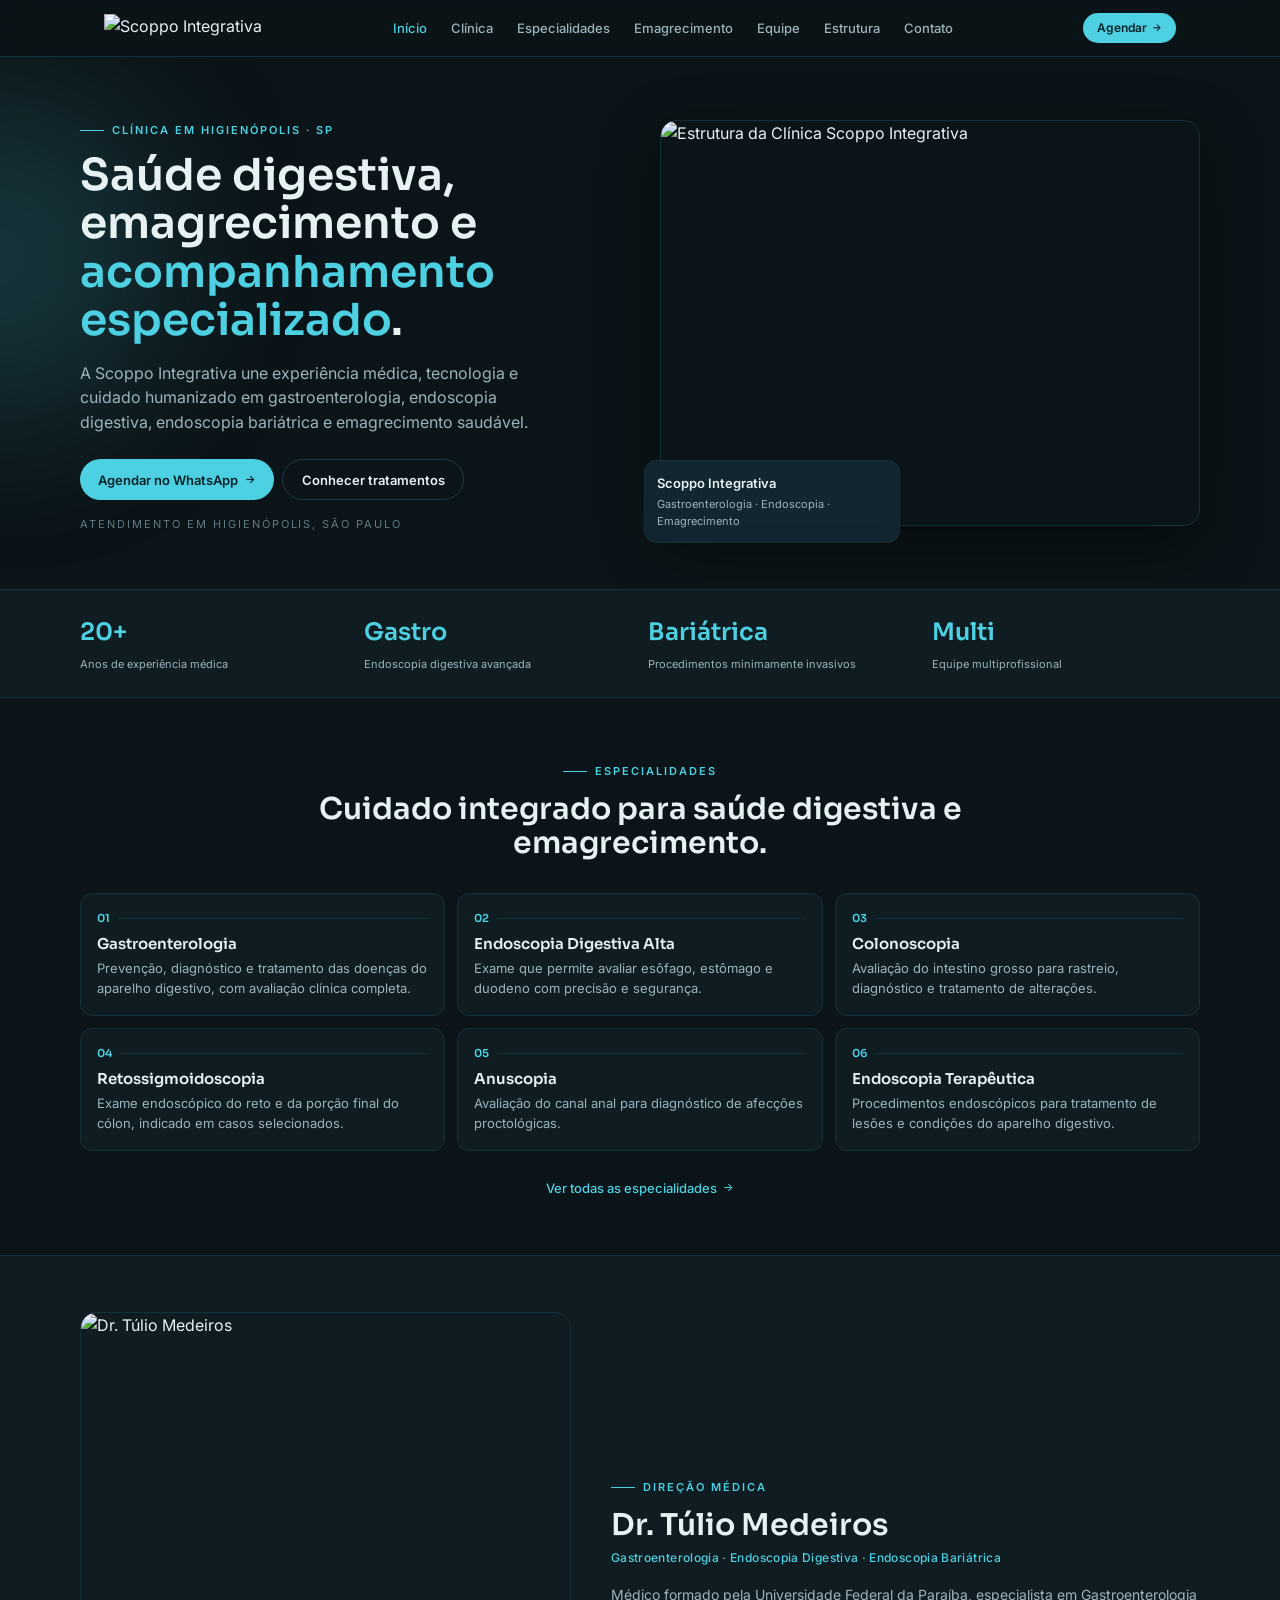
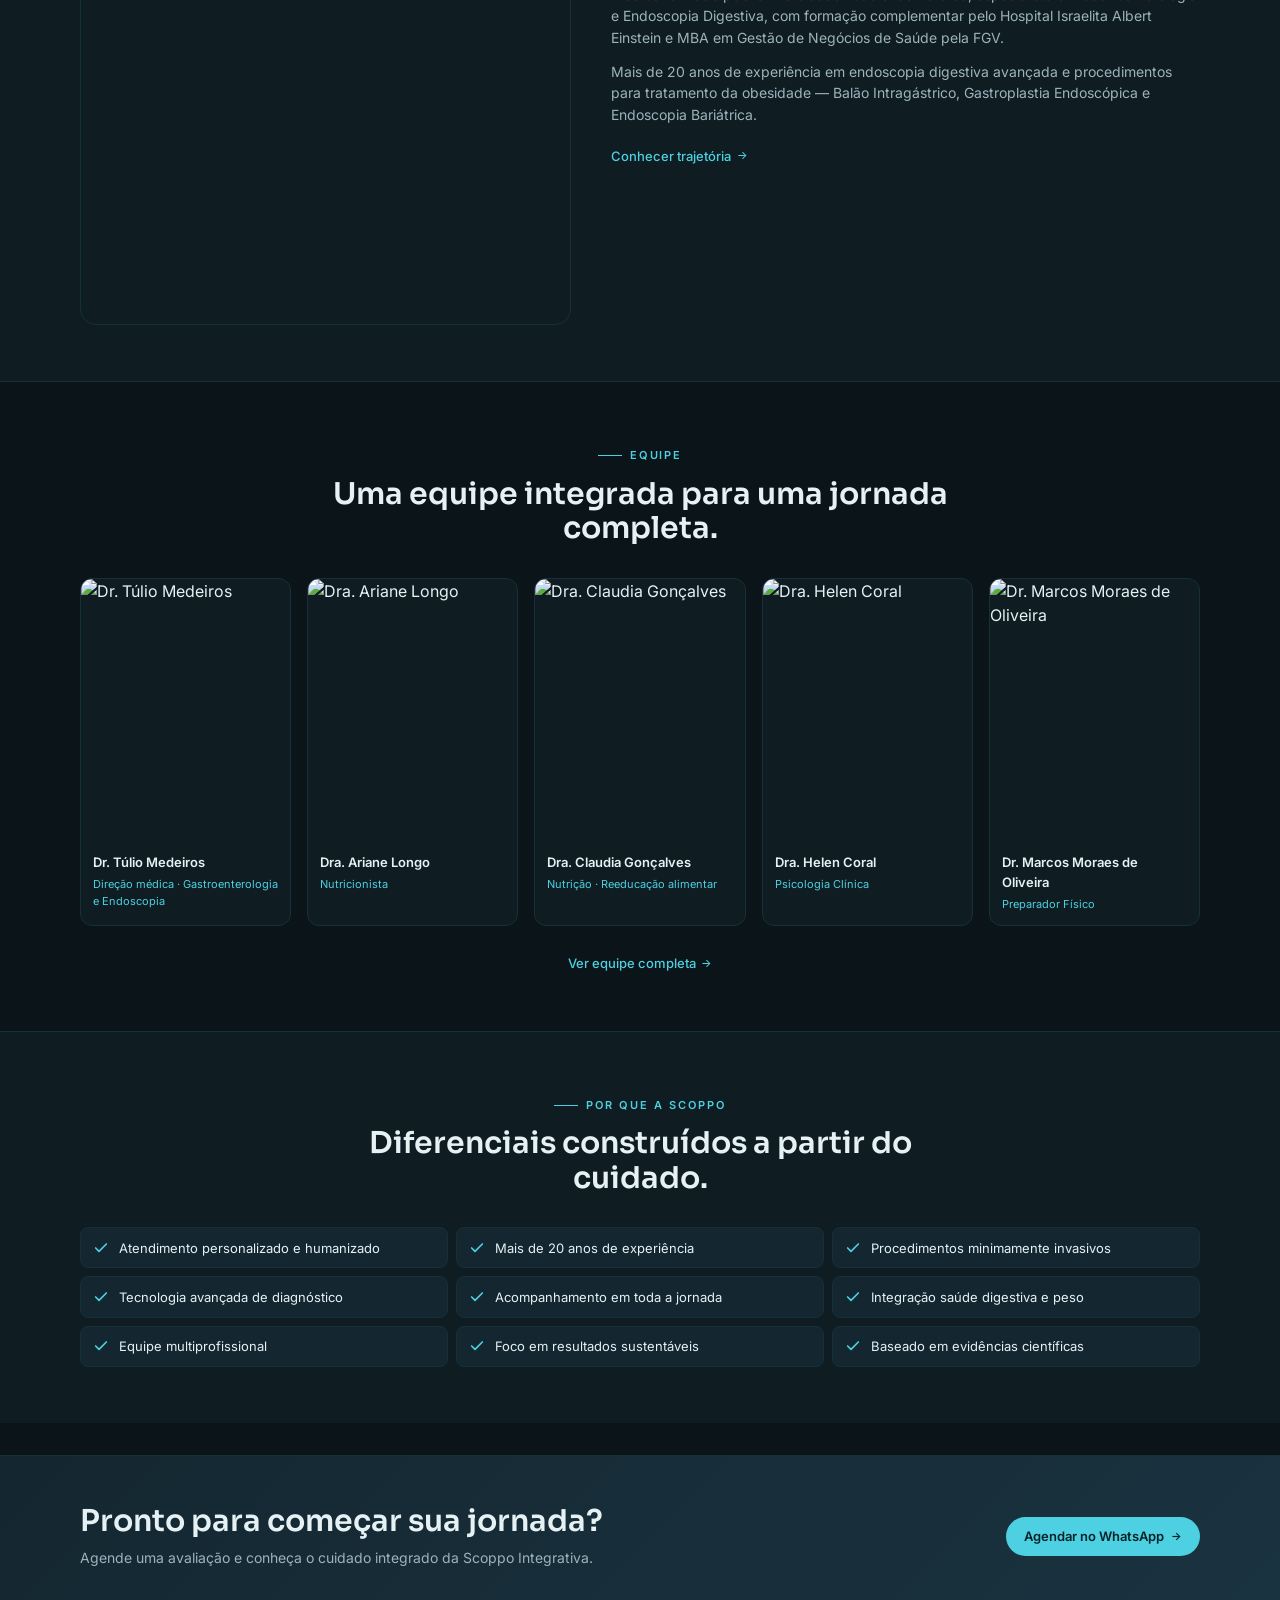
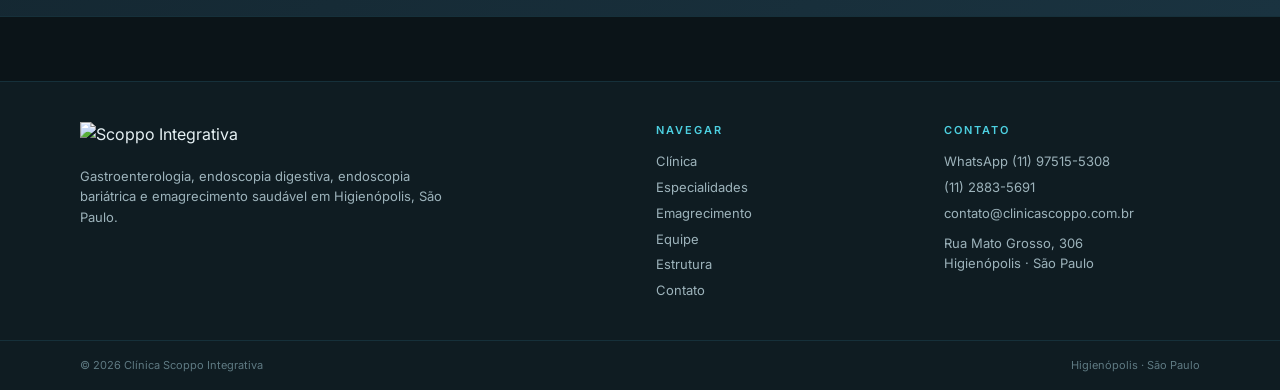
==== index.html @ 7e756bb0 "Add files via upload" ====
<!DOCTYPE html>
<html lang="pt-BR">
<head>
  <meta charset="UTF-8" />
  <meta name="viewport" content="width=device-width, initial-scale=1.0" />
  <title>Scoppo Integrativa | Gastroenterologia e Emagrecimento em SP</title>
  <meta name="description" content="Clínica em Higienópolis com gastroenterologia, endoscopia digestiva, endoscopia bariátrica e emagrecimento saudável." />

  <!-- Fontes utilizadas no site (Sora para títulos, Inter para textos) -->
  <link rel="preconnect" href="https://fonts.googleapis.com" />
  <link rel="preconnect" href="https://fonts.gstatic.com" crossorigin />
  <link href="https://fonts.googleapis.com/css2?family=Sora:wght@500;600;700&family=Inter:wght@400;500;600&display=swap" rel="stylesheet" />

  <style>
    /* ============================================================
       VARIÁVEIS GLOBAIS DE DESIGN (cores, tipografia, espaçamentos)
       ============================================================ */
    :root {
      --cor-fundo: #0b1418;
      --cor-superficie: #0f1c22;
      --cor-superficie-2: #142731;
      --cor-superficie-3: #1a3340;
      --cor-borda: #1f3a46;
      --cor-borda-suave: #16303a;
      --cor-texto: #e6f1f4;
      --cor-texto-suave: #9db3bb;
      --cor-texto-sutil: #5f7a83;
      --cor-marca: #4dd0e1;
      --cor-marca-forte: #1cb5c8;
      --cor-marca-texto: #062229;
      --fonte-titulo: "Sora", system-ui, sans-serif;
      --fonte-texto: "Inter", system-ui, sans-serif;
      --largura-max: 1120px;
    }

    /* ============================================================
       RESET BÁSICO
       ============================================================ */
    *, *::before, *::after { box-sizing: border-box; }
    html, body { margin: 0; padding: 0; }
    body {
      font-family: var(--fonte-texto);
      background: var(--cor-fundo);
      color: var(--cor-texto);
      line-height: 1.55;
      -webkit-font-smoothing: antialiased;
    }
    img { max-width: 100%; display: block; }
    a { color: inherit; text-decoration: none; }
    button { font: inherit; cursor: pointer; border: none; background: none; color: inherit; }
    h1, h2, h3, h4 { font-family: var(--fonte-titulo); font-weight: 600; margin: 0; line-height: 1.15; }
    p { margin: 0; }
    ul { margin: 0; padding: 0; list-style: none; }

    /* ============================================================
       UTILITÁRIOS DE LAYOUT
       ============================================================ */
    .container { max-width: var(--largura-max); margin: 0 auto; padding: 0 1rem; }
    @media (min-width: 768px) { .container { padding: 0 1.5rem; } }

    .eyebrow {
      display: inline-flex;
      align-items: center;
      gap: 0.5rem;
      font-size: 11px;
      font-weight: 600;
      letter-spacing: 0.18em;
      text-transform: uppercase;
      color: var(--cor-marca);
    }
    .eyebrow::before {
      content: "";
      width: 24px;
      height: 1px;
      background: var(--cor-marca);
    }
    .eyebrow.centro { justify-content: center; }

    .titulo-secao { font-size: 1.5rem; margin-top: 0.75rem; }
    @media (min-width: 768px) { .titulo-secao { font-size: 1.875rem; } }

    .texto-mudo { color: var(--cor-texto-suave); }
    .texto-sutil { color: var(--cor-texto-sutil); }

    /* Botões */
    .botao {
      display: inline-flex;
      align-items: center;
      gap: 0.4rem;
      padding: 0.6rem 1.15rem;
      border-radius: 999px;
      font-size: 13px;
      font-weight: 600;
      transition: opacity 0.2s, background 0.2s, color 0.2s;
    }
    .botao-primario { background: var(--cor-marca); color: var(--cor-marca-texto); }
    .botao-primario:hover { opacity: 0.9; }
    .botao-secundario { border: 1px solid var(--cor-borda); color: var(--cor-texto); }
    .botao-secundario:hover { background: var(--cor-superficie-2); }
    .seta { font-size: 0.85em; }

    /* ============================================================
       CABEÇALHO (HEADER) FIXO
       ============================================================ */
    .cabecalho {
      position: sticky;
      top: 0;
      z-index: 50;
      backdrop-filter: blur(10px);
      background: rgba(11, 20, 24, 0.85);
      border-bottom: 1px solid var(--cor-borda-suave);
    }
    .cabecalho-linha {
      display: flex;
      align-items: center;
      justify-content: space-between;
      height: 56px;
    }
    .logo img { height: 28px; width: auto; }

    .nav-desktop { display: none; gap: 1.5rem; }
    @media (min-width: 1024px) { .nav-desktop { display: flex; align-items: center; } }
    .nav-link {
      font-size: 13px;
      font-weight: 500;
      color: var(--cor-texto-suave);
      transition: color 0.15s;
    }
    .nav-link:hover, .nav-link.ativo { color: var(--cor-texto); }
    .nav-link.ativo { color: var(--cor-marca); }

    .cabecalho-acoes { display: flex; align-items: center; gap: 0.5rem; }
    .cta-header { display: none; }
    @media (min-width: 640px) {
      .cta-header {
        display: inline-flex;
        align-items: center;
        gap: 0.35rem;
        padding: 0.35rem 0.85rem;
        border-radius: 999px;
        background: var(--cor-marca);
        color: var(--cor-marca-texto);
        font-size: 12px;
        font-weight: 600;
      }
    }
    .botao-menu {
      display: inline-flex;
      align-items: center;
      justify-content: center;
      width: 36px;
      height: 36px;
      border-radius: 6px;
    }
    .botao-menu:hover { background: var(--cor-superficie-2); }
    @media (min-width: 1024px) { .botao-menu { display: none; } }

    /* Menu mobile expansível */
    .nav-mobile {
      display: none;
      border-top: 1px solid var(--cor-borda-suave);
      background: var(--cor-fundo);
    }
    .nav-mobile.aberto { display: block; }
    .nav-mobile-links { display: flex; flex-direction: column; padding: 0.75rem 0; }
    .nav-mobile-links a { padding: 0.5rem 0; font-size: 14px; color: var(--cor-texto-suave); }
    .nav-mobile-links a.ativo { color: var(--cor-marca); }
    .nav-mobile .cta-mobile {
      margin-top: 0.75rem;
      display: inline-flex;
      justify-content: center;
      gap: 0.4rem;
      padding: 0.55rem 1rem;
      border-radius: 999px;
      background: var(--cor-marca);
      color: var(--cor-marca-texto);
      font-size: 14px;
      font-weight: 600;
    }

    /* ============================================================
       HERO — SEÇÃO DE ABERTURA
       ============================================================ */
    .hero {
      position: relative;
      overflow: hidden;
      border-bottom: 1px solid var(--cor-borda-suave);
    }
    .hero-brilho {
      position: absolute;
      top: 40px;
      left: -160px;
      width: 320px;
      height: 320px;
      background: rgba(77, 208, 225, 0.18);
      border-radius: 50%;
      filter: blur(80px);
      pointer-events: none;
    }
    .hero-grid {
      position: relative;
      display: grid;
      gap: 2rem;
      padding: 2.5rem 0;
    }
    @media (min-width: 768px) {
      .hero-grid {
        grid-template-columns: 1fr 1fr;
        align-items: center;
        gap: 2.5rem;
        padding: 3.5rem 0;
      }
    }
    .hero h1 {
      font-size: 1.875rem;
      line-height: 1.1;
      margin-top: 0.75rem;
    }
    @media (min-width: 768px) { .hero h1 { font-size: 2.75rem; } }
    .hero h1 .destaque { color: var(--cor-marca); }
    .hero-descricao {
      margin-top: 1rem;
      max-width: 28rem;
      font-size: 14px;
      color: var(--cor-texto-suave);
    }
    @media (min-width: 768px) { .hero-descricao { font-size: 16px; } }
    .hero-acoes { margin-top: 1.5rem; display: flex; flex-wrap: wrap; gap: 0.5rem; }
    .hero-local {
      margin-top: 1rem;
      font-size: 11px;
      letter-spacing: 0.18em;
      text-transform: uppercase;
      color: var(--cor-texto-sutil);
    }
    .hero-imagem-wrap { position: relative; }
    .hero-imagem {
      overflow: hidden;
      border-radius: 1rem;
      border: 1px solid var(--cor-borda-suave);
      box-shadow: 0 20px 60px rgba(0,0,0,0.4);
    }
    .hero-imagem img { aspect-ratio: 4/3; width: 100%; object-fit: cover; }
    .hero-cartao {
      position: absolute;
      bottom: -16px;
      left: -16px;
      max-width: 16rem;
      padding: 0.75rem;
      border-radius: 0.75rem;
      border: 1px solid var(--cor-borda-suave);
      background: rgba(20, 39, 49, 0.95);
      backdrop-filter: blur(8px);
    }
    .hero-cartao-titulo { font-size: 13px; font-weight: 600; }
    .hero-cartao-sub { margin-top: 2px; font-size: 11px; color: var(--cor-texto-suave); }

    /* ============================================================
       DESTAQUES DE AUTORIDADE
       ============================================================ */
    .autoridade {
      border-bottom: 1px solid var(--cor-borda-suave);
      background: var(--cor-superficie);
    }
    .autoridade-grid {
      display: grid;
      grid-template-columns: repeat(2, 1fr);
      gap: 1rem;
      padding: 1.5rem 0;
    }
    @media (min-width: 768px) {
      .autoridade-grid { grid-template-columns: repeat(4, 1fr); }
    }
    .autoridade-item { text-align: center; }
    @media (min-width: 768px) { .autoridade-item { text-align: left; } }
    .autoridade-valor {
      font-family: var(--fonte-titulo);
      font-size: 1.25rem;
      font-weight: 600;
      color: var(--cor-marca);
    }
    @media (min-width: 768px) { .autoridade-valor { font-size: 1.5rem; } }
    .autoridade-rotulo {
      margin-top: 0.25rem;
      font-size: 11px;
      color: var(--cor-texto-suave);
    }

    /* ============================================================
       SEÇÕES GENÉRICAS
       ============================================================ */
    .secao { padding: 2.5rem 0; }
    @media (min-width: 768px) { .secao { padding: 3.5rem 0; } }
    .secao-titulo { max-width: 42rem; margin: 0 auto; text-align: center; }
    .secao-titulo p.subtitulo {
      margin-top: 1rem;
      font-size: 14px;
      color: var(--cor-texto-suave);
    }

    /* Grid de cartões de especialidades */
    .grid-especialidades {
      margin-top: 2rem;
      display: grid;
      gap: 0.75rem;
      grid-template-columns: 1fr;
    }
    @media (min-width: 640px) { .grid-especialidades { grid-template-columns: repeat(2, 1fr); } }
    @media (min-width: 1024px) { .grid-especialidades { grid-template-columns: repeat(3, 1fr); } }

    .cartao-especialidade {
      padding: 1rem;
      border-radius: 0.75rem;
      border: 1px solid var(--cor-borda-suave);
      background: var(--cor-superficie);
      transition: border-color 0.2s, background 0.2s;
    }
    .cartao-especialidade:hover {
      border-color: rgba(77, 208, 225, 0.5);
      background: var(--cor-superficie-2);
    }
    .cartao-numero {
      display: flex;
      align-items: center;
      gap: 0.5rem;
    }
    .cartao-numero span {
      font-family: var(--fonte-titulo);
      font-size: 11px;
      font-weight: 600;
      color: var(--cor-marca);
    }
    .cartao-numero .linha { flex: 1; height: 1px; background: var(--cor-borda-suave); }
    .cartao-especialidade h3 { margin-top: 0.5rem; font-size: 15px; }
    .cartao-especialidade p { margin-top: 0.4rem; font-size: 13px; color: var(--cor-texto-suave); }

    .link-marca {
      display: inline-flex;
      align-items: center;
      gap: 0.35rem;
      font-size: 13px;
      font-weight: 500;
      color: var(--cor-marca);
    }
    .link-marca:hover { text-decoration: underline; }
    .centro-topo { margin-top: 1.5rem; text-align: center; }

    /* ============================================================
       SEÇÃO DR. TÚLIO
       ============================================================ */
    .secao-tulio {
      border-top: 1px solid var(--cor-borda-suave);
      border-bottom: 1px solid var(--cor-borda-suave);
      background: var(--cor-superficie);
    }
    .tulio-grid {
      display: grid;
      gap: 2rem;
      padding: 2.5rem 0;
    }
    @media (min-width: 768px) {
      .tulio-grid {
        grid-template-columns: 1fr 1.2fr;
        align-items: center;
        gap: 2.5rem;
        padding: 3.5rem 0;
      }
    }
    .tulio-foto {
      overflow: hidden;
      border-radius: 1rem;
      border: 1px solid var(--cor-borda-suave);
    }
    .tulio-foto img { aspect-ratio: 4/5; width: 100%; object-fit: cover; }
    .tulio-especialidades {
      margin-top: 0.4rem;
      font-size: 12px;
      font-weight: 500;
      letter-spacing: 0.03em;
      color: var(--cor-marca);
    }
    .tulio-texto { margin-top: 1rem; display: flex; flex-direction: column; gap: 0.75rem; font-size: 14px; color: var(--cor-texto-suave); }

    /* ============================================================
       GRID DA EQUIPE
       ============================================================ */
    .grid-equipe {
      margin-top: 2rem;
      display: grid;
      gap: 1rem;
      grid-template-columns: 1fr;
    }
    @media (min-width: 640px) { .grid-equipe { grid-template-columns: repeat(2, 1fr); } }
    @media (min-width: 1024px) { .grid-equipe { grid-template-columns: repeat(5, 1fr); } }
    .cartao-membro {
      overflow: hidden;
      border-radius: 0.75rem;
      border: 1px solid var(--cor-borda-suave);
      background: var(--cor-superficie);
      transition: border-color 0.2s;
    }
    .cartao-membro:hover { border-color: rgba(77, 208, 225, 0.5); }
    .cartao-membro img { aspect-ratio: 4/5; width: 100%; object-fit: cover; }
    .cartao-membro-info { padding: 0.75rem; }
    .cartao-membro-nome { font-size: 13px; font-weight: 600; }
    .cartao-membro-funcao { margin-top: 0.25rem; font-size: 11px; color: var(--cor-marca); }

    /* ============================================================
       LISTA DE DIFERENCIAIS
       ============================================================ */
    .secao-diferenciais {
      border-top: 1px solid var(--cor-borda-suave);
      background: var(--cor-superficie);
    }
    .lista-diferenciais {
      margin-top: 2rem;
      display: grid;
      gap: 0.5rem;
      grid-template-columns: 1fr;
    }
    @media (min-width: 640px) { .lista-diferenciais { grid-template-columns: repeat(2, 1fr); } }
    @media (min-width: 1024px) { .lista-diferenciais { grid-template-columns: repeat(3, 1fr); } }
    .item-diferencial {
      display: flex;
      align-items: flex-start;
      gap: 0.6rem;
      padding: 0.6rem 0.75rem;
      border-radius: 0.5rem;
      border: 1px solid var(--cor-borda-suave);
      background: var(--cor-superficie-2);
      font-size: 13px;
    }
    .item-diferencial .checagem {
      width: 16px;
      height: 16px;
      flex-shrink: 0;
      margin-top: 2px;
      color: var(--cor-marca);
    }

    /* ============================================================
       FAIXA DE CTA
       ============================================================ */
    .faixa-cta {
      margin-top: 2rem;
      background: linear-gradient(135deg, var(--cor-superficie-2), var(--cor-superficie-3));
      border-top: 1px solid var(--cor-borda-suave);
      border-bottom: 1px solid var(--cor-borda-suave);
    }
    .faixa-cta-conteudo {
      display: grid;
      gap: 1.5rem;
      padding: 2.5rem 0;
      text-align: center;
    }
    @media (min-width: 768px) {
      .faixa-cta-conteudo {
        grid-template-columns: 1fr auto;
        align-items: center;
        text-align: left;
        padding: 3rem 0;
      }
    }
    .faixa-cta h2 { font-size: 1.5rem; }
    @media (min-width: 768px) { .faixa-cta h2 { font-size: 1.875rem; } }
    .faixa-cta p { margin-top: 0.5rem; font-size: 14px; color: var(--cor-texto-suave); }

    /* ============================================================
       RODAPÉ
       ============================================================ */
    .rodape {
      margin-top: 4rem;
      border-top: 1px solid var(--cor-borda-suave);
      background: var(--cor-superficie);
    }
    .rodape-grid {
      display: grid;
      gap: 2rem;
      padding: 2.5rem 0;
      grid-template-columns: 1fr;
    }
    @media (min-width: 768px) { .rodape-grid { grid-template-columns: repeat(4, 1fr); } }
    .rodape-marca { display: flex; flex-direction: column; gap: 0.75rem; }
    @media (min-width: 768px) { .rodape-marca { grid-column: span 2; } }
    .rodape-marca img { height: 32px; width: auto; }
    .rodape-marca p { max-width: 24rem; font-size: 13px; color: var(--cor-texto-suave); }
    .rodape-titulo {
      font-size: 11px;
      font-weight: 600;
      letter-spacing: 0.18em;
      text-transform: uppercase;
      color: var(--cor-marca);
    }
    .rodape-lista { margin-top: 0.75rem; display: flex; flex-direction: column; gap: 0.35rem; font-size: 13px; color: var(--cor-texto-suave); }
    .rodape-lista a:hover { color: var(--cor-texto); }
    .rodape-base { border-top: 1px solid var(--cor-borda-suave); }
    .rodape-base-conteudo {
      display: flex;
      flex-direction: column;
      align-items: center;
      justify-content: space-between;
      gap: 0.5rem;
      padding: 1rem 0;
      font-size: 11px;
      color: var(--cor-texto-sutil);
    }
    @media (min-width: 768px) { .rodape-base-conteudo { flex-direction: row; } }
  </style>
</head>
<body>

  <!-- ============================================================
       CABEÇALHO DO SITE (logo + navegação + CTA WhatsApp)
       ============================================================ -->
  <header class="cabecalho">
    <div class="container cabecalho-linha">
      <a href="#topo" class="logo" aria-label="Scoppo Integrativa">
        <img src="https://id-preview--37d96163-4dd1-498a-a8c1-110583e6abce.lovable.app/__l5e/assets-v1/e60714a5-b699-4c30-9eb3-385e05264ad0/logo-branca.png" alt="Scoppo Integrativa" />
      </a>

      <nav class="nav-desktop" aria-label="Principal">
        <a class="nav-link ativo" href="#topo">Início</a>
        <a class="nav-link" href="#clinica">Clínica</a>
        <a class="nav-link" href="#especialidades">Especialidades</a>
        <a class="nav-link" href="#emagrecimento">Emagrecimento</a>
        <a class="nav-link" href="#equipe">Equipe</a>
        <a class="nav-link" href="#estrutura">Estrutura</a>
        <a class="nav-link" href="#contato">Contato</a>
      </nav>

      <div class="cabecalho-acoes">
        <a class="cta-header" href="https://wa.me/5511975155308" target="_blank" rel="noopener noreferrer">
          Agendar <span class="seta">→</span>
        </a>
        <button type="button" class="botao-menu" id="botaoMenu" aria-label="Abrir menu" aria-expanded="false">
          <!-- Ícone hambúrguer em SVG -->
          <svg width="20" height="20" viewBox="0 0 24 24" fill="none" stroke="currentColor" stroke-width="2" stroke-linecap="round">
            <line x1="3" y1="6" x2="21" y2="6"></line>
            <line x1="3" y1="12" x2="21" y2="12"></line>
            <line x1="3" y1="18" x2="21" y2="18"></line>
          </svg>
        </button>
      </div>
    </div>

    <!-- Menu mobile (escondido por padrão) -->
    <div class="nav-mobile" id="navMobile">
      <div class="container nav-mobile-links">
        <a class="ativo" href="#topo">Início</a>
        <a href="#clinica">Clínica</a>
        <a href="#especialidades">Especialidades</a>
        <a href="#emagrecimento">Emagrecimento</a>
        <a href="#equipe">Equipe</a>
        <a href="#estrutura">Estrutura</a>
        <a href="#contato">Contato</a>
        <a class="cta-mobile" href="https://wa.me/5511975155308" target="_blank" rel="noopener noreferrer">
          Agendar pelo WhatsApp <span class="seta">→</span>
        </a>
      </div>
    </div>
  </header>

  <main id="topo">

    <!-- ============================================================
         HERO – APRESENTAÇÃO PRINCIPAL
         ============================================================ -->
    <section class="hero">
      <div class="hero-brilho" aria-hidden="true"></div>
      <div class="container hero-grid">
        <div>
          <p class="eyebrow">Clínica em Higienópolis · SP</p>
          <h1>
            Saúde digestiva, emagrecimento e
            <span class="destaque">acompanhamento especializado</span>.
          </h1>
          <p class="hero-descricao">
            A Scoppo Integrativa une experiência médica, tecnologia e cuidado humanizado
            em gastroenterologia, endoscopia digestiva, endoscopia bariátrica e emagrecimento saudável.
          </p>
          <div class="hero-acoes">
            <a class="botao botao-primario" href="https://wa.me/5511975155308" target="_blank" rel="noopener noreferrer">
              Agendar no WhatsApp <span class="seta">→</span>
            </a>
            <a class="botao botao-secundario" href="#especialidades">Conhecer tratamentos</a>
          </div>
          <p class="hero-local">Atendimento em Higienópolis, São Paulo</p>
        </div>

        <div class="hero-imagem-wrap">
          <div class="hero-imagem">
            <img src="https://id-preview--37d96163-4dd1-498a-a8c1-110583e6abce.lovable.app/__l5e/assets-v1/8a1f9743-1dba-4710-8881-5f4772cc9c95/clinica.jpg" alt="Estrutura da Clínica Scoppo Integrativa" />
          </div>
          <div class="hero-cartao">
            <p class="hero-cartao-titulo">Scoppo Integrativa</p>
            <p class="hero-cartao-sub">Gastroenterologia · Endoscopia · Emagrecimento</p>
          </div>
        </div>
      </div>
    </section>

    <!-- ============================================================
         AUTORIDADE – NÚMEROS E DESTAQUES
         ============================================================ -->
    <section class="autoridade">
      <div class="container autoridade-grid">
        <div class="autoridade-item">
          <p class="autoridade-valor">20+</p>
          <p class="autoridade-rotulo">Anos de experiência médica</p>
        </div>
        <div class="autoridade-item">
          <p class="autoridade-valor">Gastro</p>
          <p class="autoridade-rotulo">Endoscopia digestiva avançada</p>
        </div>
        <div class="autoridade-item">
          <p class="autoridade-valor">Bariátrica</p>
          <p class="autoridade-rotulo">Procedimentos minimamente invasivos</p>
        </div>
        <div class="autoridade-item">
          <p class="autoridade-valor">Multi</p>
          <p class="autoridade-rotulo">Equipe multiprofissional</p>
        </div>
      </div>
    </section>

    <!-- ============================================================
         ESPECIALIDADES – GRID DE 6 CARTÕES
         ============================================================ -->
    <section class="secao container" id="especialidades">
      <div class="secao-titulo">
        <p class="eyebrow centro">Especialidades</p>
        <h2 class="titulo-secao">Cuidado integrado para saúde digestiva e emagrecimento.</h2>
      </div>

      <!-- Cards renderizados dinamicamente via JavaScript -->
      <div class="grid-especialidades" id="gridEspecialidades"></div>

      <div class="centro-topo">
        <a class="link-marca" href="#especialidades">Ver todas as especialidades <span class="seta">→</span></a>
      </div>
    </section>

    <!-- ============================================================
         DR. TÚLIO – DIREÇÃO MÉDICA
         ============================================================ -->
    <section class="secao-tulio" id="clinica">
      <div class="container tulio-grid">
        <div class="tulio-foto">
          <img src="https://id-preview--37d96163-4dd1-498a-a8c1-110583e6abce.lovable.app/__l5e/assets-v1/c9407aa9-7359-44a8-9b39-a36fe312a6ea/tulio.jpeg" alt="Dr. Túlio Medeiros" />
        </div>
        <div>
          <p class="eyebrow">Direção médica</p>
          <h2 class="titulo-secao">Dr. Túlio Medeiros</h2>
          <p class="tulio-especialidades">Gastroenterologia · Endoscopia Digestiva · Endoscopia Bariátrica</p>
          <div class="tulio-texto">
            <p>
              Médico formado pela Universidade Federal da Paraíba, especialista em Gastroenterologia
              e Endoscopia Digestiva, com formação complementar pelo Hospital Israelita Albert Einstein
              e MBA em Gestão de Negócios de Saúde pela FGV.
            </p>
            <p>
              Mais de 20 anos de experiência em endoscopia digestiva avançada e procedimentos
              para tratamento da obesidade — Balão Intragástrico, Gastroplastia Endoscópica
              e Endoscopia Bariátrica.
            </p>
          </div>
          <a class="link-marca" href="#equipe" style="margin-top: 1.25rem;">
            Conhecer trajetória <span class="seta">→</span>
          </a>
        </div>
      </div>
    </section>

    <!-- ============================================================
         EQUIPE – GRID DE PROFISSIONAIS
         ============================================================ -->
    <section class="secao container" id="equipe">
      <div class="secao-titulo">
        <p class="eyebrow centro">Equipe</p>
        <h2 class="titulo-secao">Uma equipe integrada para uma jornada completa.</h2>
      </div>

      <!-- Cards da equipe renderizados via JavaScript -->
      <div class="grid-equipe" id="gridEquipe"></div>

      <div class="centro-topo">
        <a class="link-marca" href="#equipe">Ver equipe completa <span class="seta">→</span></a>
      </div>
    </section>

    <!-- ============================================================
         DIFERENCIAIS – LISTA DE VANTAGENS
         ============================================================ -->
    <section class="secao-diferenciais" id="emagrecimento">
      <div class="container secao">
        <div class="secao-titulo">
          <p class="eyebrow centro">Por que a Scoppo</p>
          <h2 class="titulo-secao">Diferenciais construídos a partir do cuidado.</h2>
        </div>

        <!-- Lista renderizada via JavaScript -->
        <ul class="lista-diferenciais" id="listaDiferenciais"></ul>
      </div>
    </section>

    <!-- ============================================================
         FAIXA CTA – CHAMADA PARA AGENDAMENTO
         ============================================================ -->
    <section class="faixa-cta" id="estrutura">
      <div class="container faixa-cta-conteudo">
        <div>
          <h2>Pronto para começar sua jornada?</h2>
          <p>Agende uma avaliação e conheça o cuidado integrado da Scoppo Integrativa.</p>
        </div>
        <a class="botao botao-primario" href="https://wa.me/5511975155308" target="_blank" rel="noopener noreferrer">
          Agendar no WhatsApp <span class="seta">→</span>
        </a>
      </div>
    </section>

  </main>

  <!-- ============================================================
       RODAPÉ DO SITE
       ============================================================ -->
  <footer class="rodape" id="contato">
    <div class="container rodape-grid">
      <div class="rodape-marca">
        <img src="https://id-preview--37d96163-4dd1-498a-a8c1-110583e6abce.lovable.app/__l5e/assets-v1/e60714a5-b699-4c30-9eb3-385e05264ad0/logo-branca.png" alt="Scoppo Integrativa" />
        <p>
          Gastroenterologia, endoscopia digestiva, endoscopia bariátrica e emagrecimento saudável
          em Higienópolis, São Paulo.
        </p>
      </div>

      <div>
        <p class="rodape-titulo">Navegar</p>
        <ul class="rodape-lista">
          <li><a href="#clinica">Clínica</a></li>
          <li><a href="#especialidades">Especialidades</a></li>
          <li><a href="#emagrecimento">Emagrecimento</a></li>
          <li><a href="#equipe">Equipe</a></li>
          <li><a href="#estrutura">Estrutura</a></li>
          <li><a href="#contato">Contato</a></li>
        </ul>
      </div>

      <div>
        <p class="rodape-titulo">Contato</p>
        <ul class="rodape-lista">
          <li><a href="https://wa.me/5511975155308" target="_blank" rel="noopener noreferrer">WhatsApp (11) 97515-5308</a></li>
          <li><a href="tel:+551128835691">(11) 2883-5691</a></li>
          <li><a href="mailto:contato@clinicascoppo.com.br">contato@clinicascoppo.com.br</a></li>
          <li style="padding-top: 4px;">Rua Mato Grosso, 306<br />Higienópolis · São Paulo</li>
        </ul>
      </div>
    </div>

    <div class="rodape-base">
      <div class="container rodape-base-conteudo">
        <p>© <span id="anoAtual"></span> Clínica Scoppo Integrativa</p>
        <p>Higienópolis · São Paulo</p>
      </div>
    </div>
  </footer>

  <script>
    /* ============================================================
       DADOS DINÂMICOS DO SITE
       (mesma estrutura do site original, agora em objetos JS)
       ============================================================ */

    // Lista das 6 especialidades exibidas na home
    const especialidades = [
      { titulo: "Gastroenterologia", descricao: "Prevenção, diagnóstico e tratamento das doenças do aparelho digestivo, com avaliação clínica completa." },
      { titulo: "Endoscopia Digestiva Alta", descricao: "Exame que permite avaliar esôfago, estômago e duodeno com precisão e segurança." },
      { titulo: "Colonoscopia", descricao: "Avaliação do intestino grosso para rastreio, diagnóstico e tratamento de alterações." },
      { titulo: "Retossigmoidoscopia", descricao: "Exame endoscópico do reto e da porção final do cólon, indicado em casos selecionados." },
      { titulo: "Anuscopia", descricao: "Avaliação do canal anal para diagnóstico de afecções proctológicas." },
      { titulo: "Endoscopia Terapêutica", descricao: "Procedimentos endoscópicos para tratamento de lesões e condições do aparelho digestivo." }
    ];

    // Equipe de profissionais da clínica
    const baseAssets = "https://id-preview--37d96163-4dd1-498a-a8c1-110583e6abce.lovable.app/__l5e/assets-v1";
    const equipe = [
      { nome: "Dr. Túlio Medeiros",        funcao: "Direção médica · Gastroenterologia e Endoscopia", img: baseAssets + "/c9407aa9-7359-44a8-9b39-a36fe312a6ea/tulio.jpeg" },
      { nome: "Dra. Ariane Longo",         funcao: "Nutricionista",                                   img: baseAssets + "/2630047c-7fdc-4424-b88f-e06e8c0d07fa/ariane.jpg" },
      { nome: "Dra. Claudia Gonçalves",    funcao: "Nutrição · Reeducação alimentar",                 img: baseAssets + "/22e3ec63-7774-4ed2-a574-3275b63e2518/claudia.jpg" },
      { nome: "Dra. Helen Coral",          funcao: "Psicologia Clínica",                              img: baseAssets + "/0d688eda-797a-4a63-bdc8-d3e89b4fdd2a/helen.jpg" },
      { nome: "Dr. Marcos Moraes de Oliveira", funcao: "Preparador Físico",                           img: baseAssets + "/1b1da8bd-33a8-4780-a847-f38f5f9a4a3c/marcos.jpg" }
    ];

    // Diferenciais da clínica
    const diferenciais = [
      "Atendimento personalizado e humanizado",
      "Mais de 20 anos de experiência",
      "Procedimentos minimamente invasivos",
      "Tecnologia avançada de diagnóstico",
      "Acompanhamento em toda a jornada",
      "Integração saúde digestiva e peso",
      "Equipe multiprofissional",
      "Foco em resultados sustentáveis",
      "Baseado em evidências científicas"
    ];

    /* ============================================================
       RENDERIZAÇÃO – MONTA OS CARDS NA PÁGINA
       ============================================================ */

    // Renderiza os cartões de especialidades
    function renderizarEspecialidades() {
      const container = document.getElementById("gridEspecialidades");
      const html = especialidades.map(function (item, indice) {
        const numero = String(indice + 1).padStart(2, "0");
        return (
          '<article class="cartao-especialidade">' +
            '<div class="cartao-numero"><span>' + numero + '</span><span class="linha"></span></div>' +
            '<h3>' + item.titulo + '</h3>' +
            '<p>' + item.descricao + '</p>' +
          '</article>'
        );
      }).join("");
      container.innerHTML = html;
    }

    // Renderiza os cartões da equipe
    function renderizarEquipe() {
      const container = document.getElementById("gridEquipe");
      const html = equipe.map(function (pessoa) {
        return (
          '<article class="cartao-membro">' +
            '<img src="' + pessoa.img + '" alt="' + pessoa.nome + '" />' +
            '<div class="cartao-membro-info">' +
              '<p class="cartao-membro-nome">' + pessoa.nome + '</p>' +
              '<p class="cartao-membro-funcao">' + pessoa.funcao + '</p>' +
            '</div>' +
          '</article>'
        );
      }).join("");
      container.innerHTML = html;
    }

    // Renderiza a lista de diferenciais
    function renderizarDiferenciais() {
      const container = document.getElementById("listaDiferenciais");
      const iconeCheck = '<svg class="checagem" viewBox="0 0 24 24" fill="none" stroke="currentColor" stroke-width="2.5" stroke-linecap="round" stroke-linejoin="round"><polyline points="20 6 9 17 4 12"></polyline></svg>';
      const html = diferenciais.map(function (texto) {
        return '<li class="item-diferencial">' + iconeCheck + '<span>' + texto + '</span></li>';
      }).join("");
      container.innerHTML = html;
    }

    /* ============================================================
       INTERAÇÕES DA INTERFACE
       ============================================================ */

    // Alterna a exibição do menu mobile
    function configurarMenuMobile() {
      const botao = document.getElementById("botaoMenu");
      const menu = document.getElementById("navMobile");
      botao.addEventListener("click", function () {
        const aberto = menu.classList.toggle("aberto");
        botao.setAttribute("aria-expanded", aberto ? "true" : "false");
        botao.setAttribute("aria-label", aberto ? "Fechar menu" : "Abrir menu");
      });
      // Fecha o menu ao clicar em qualquer link interno
      menu.querySelectorAll("a").forEach(function (link) {
        link.addEventListener("click", function () {
          menu.classList.remove("aberto");
          botao.setAttribute("aria-expanded", "false");
        });
      });
    }

    // Atualiza o ano exibido no rodapé
    function atualizarAno() {
      document.getElementById("anoAtual").textContent = new Date().getFullYear();
    }

    // Inicialização geral ao carregar a página
    document.addEventListener("DOMContentLoaded", function () {
      renderizarEspecialidades();
      renderizarEquipe();
      renderizarDiferenciais();
      configurarMenuMobile();
      atualizarAno();
    });
  </script>
</body>
</html>
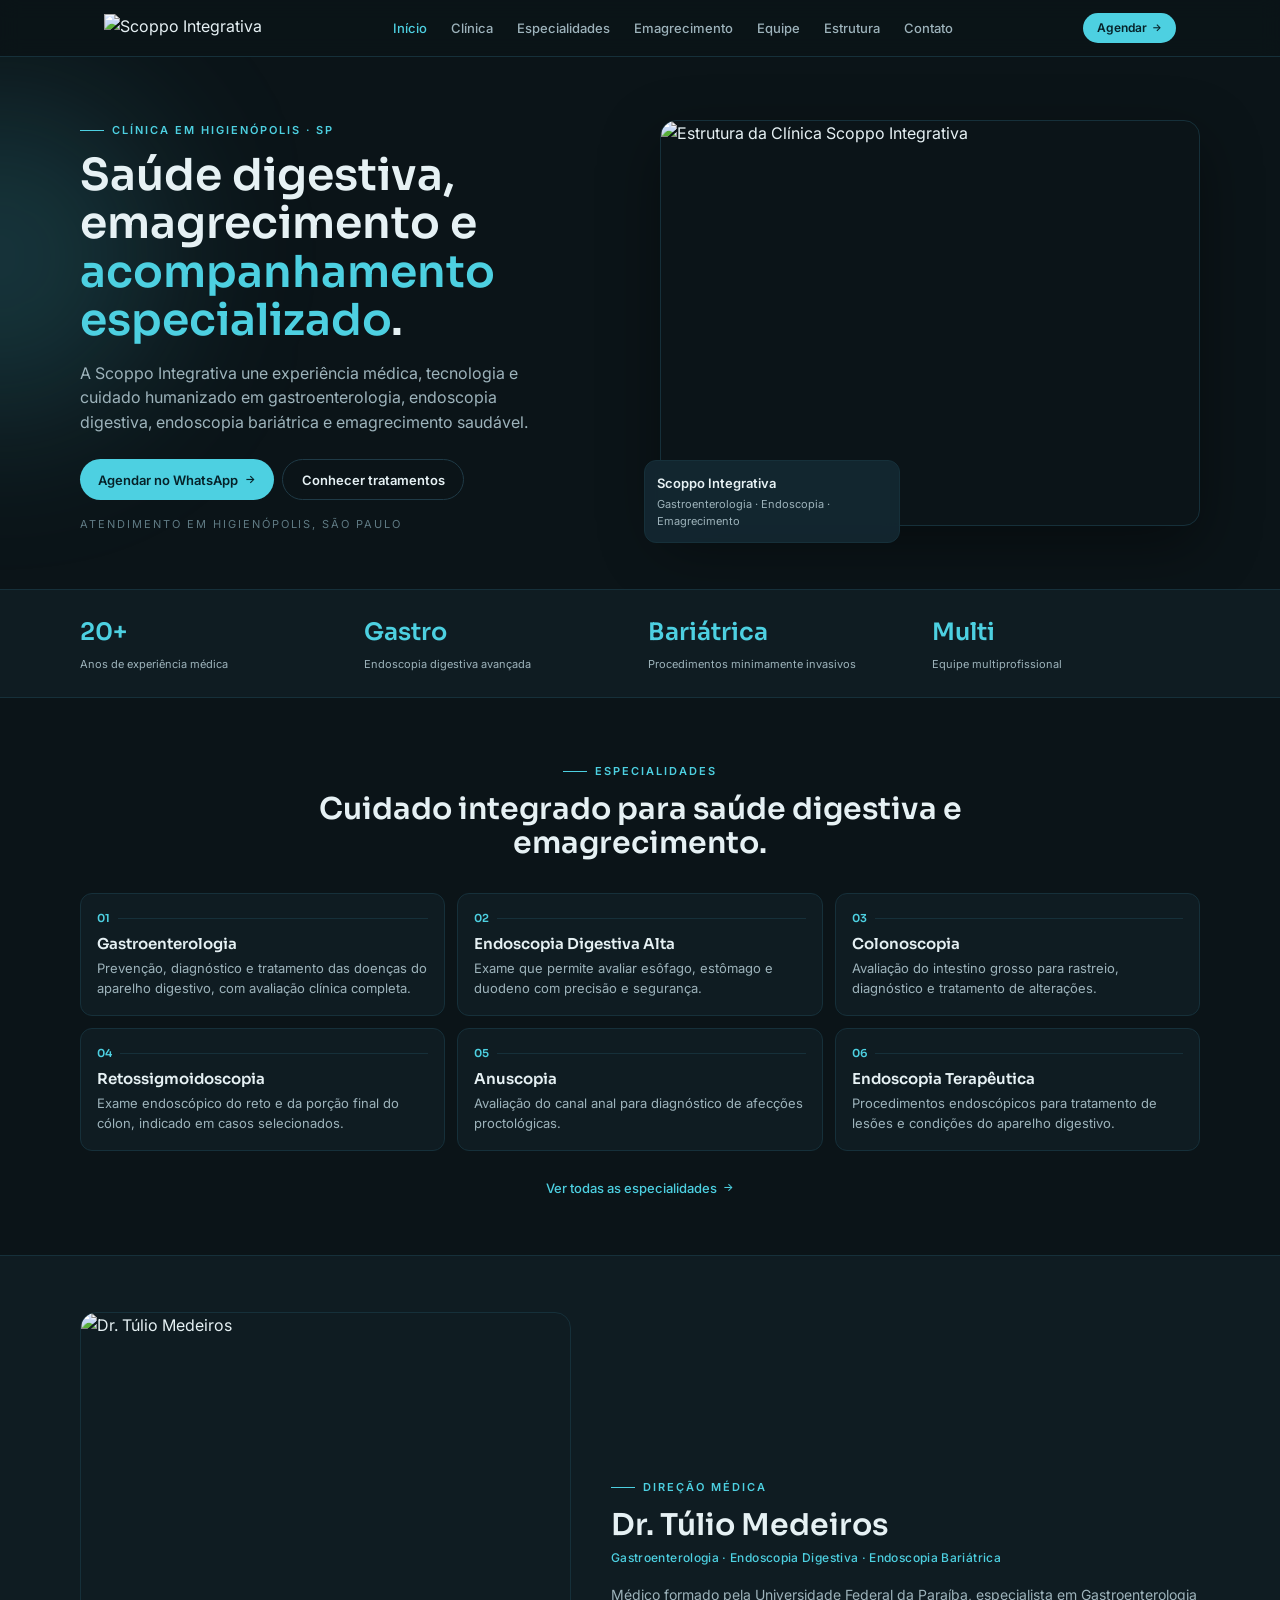
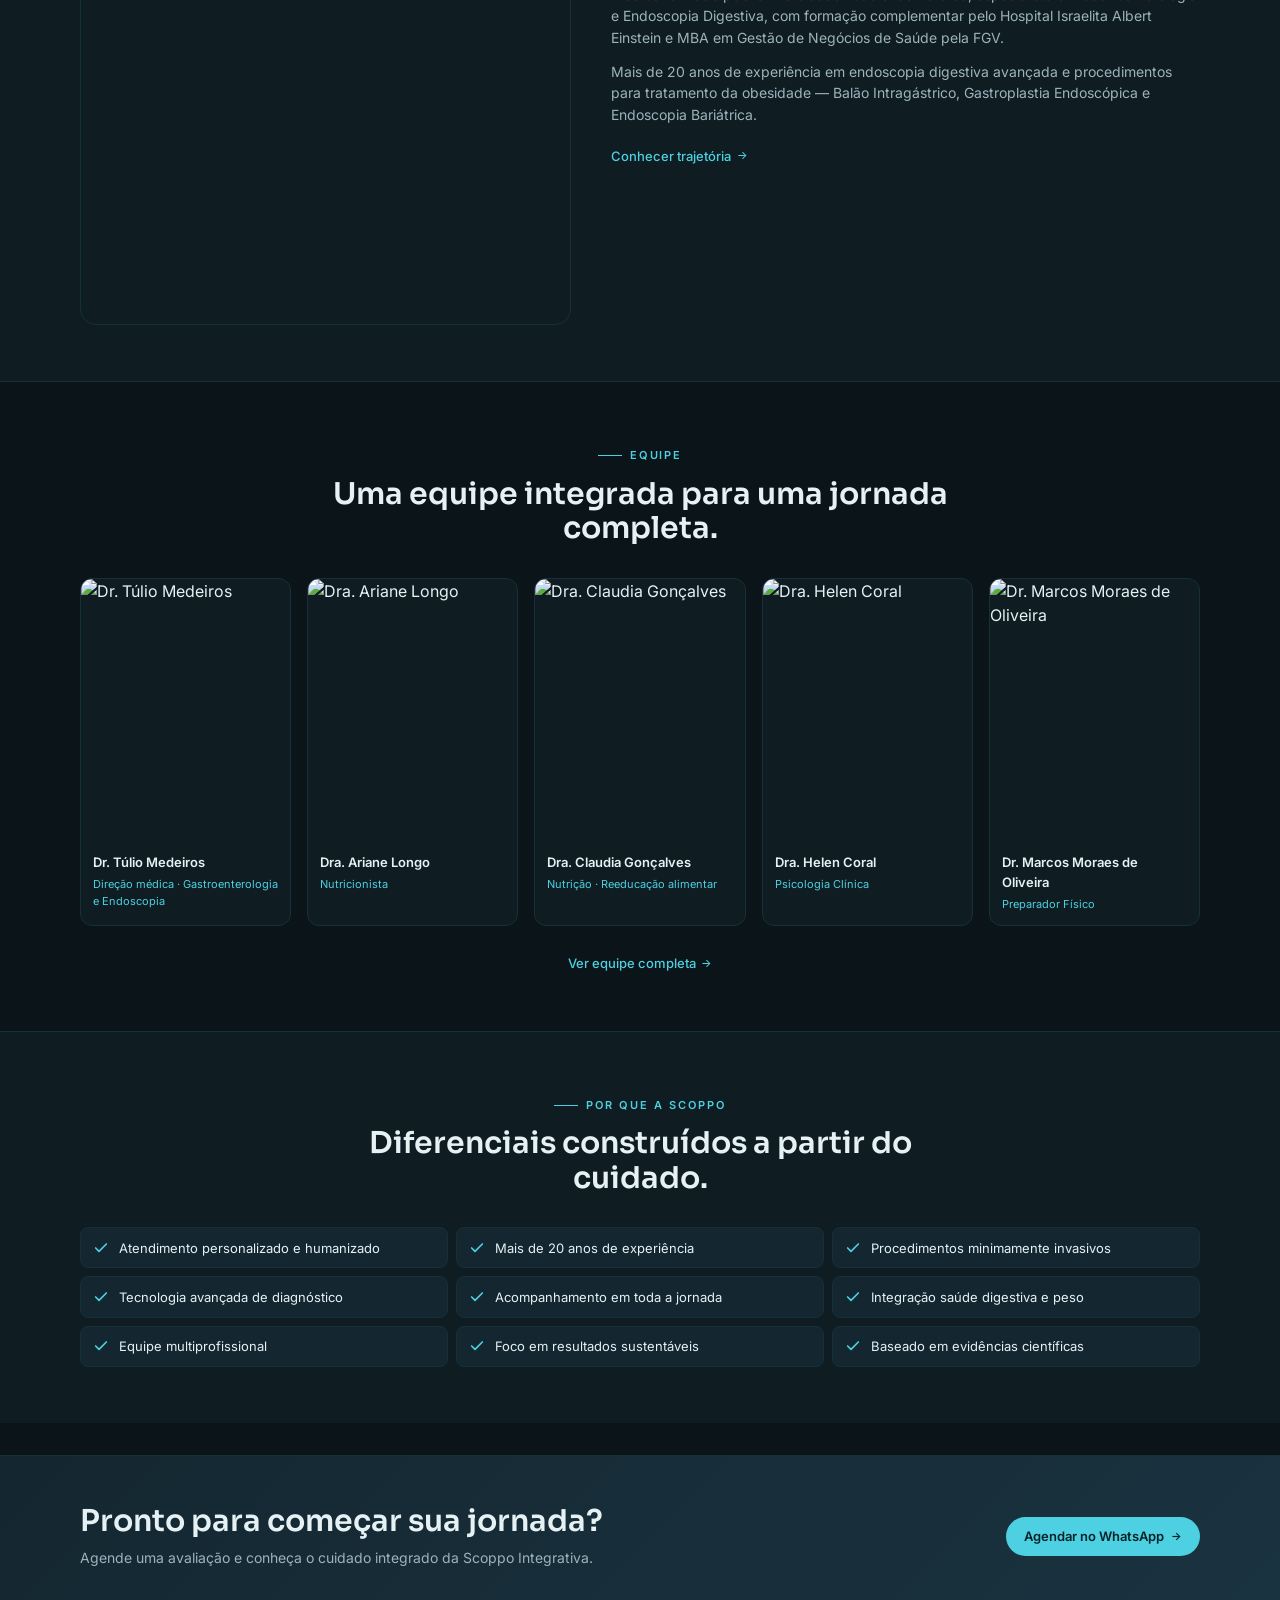
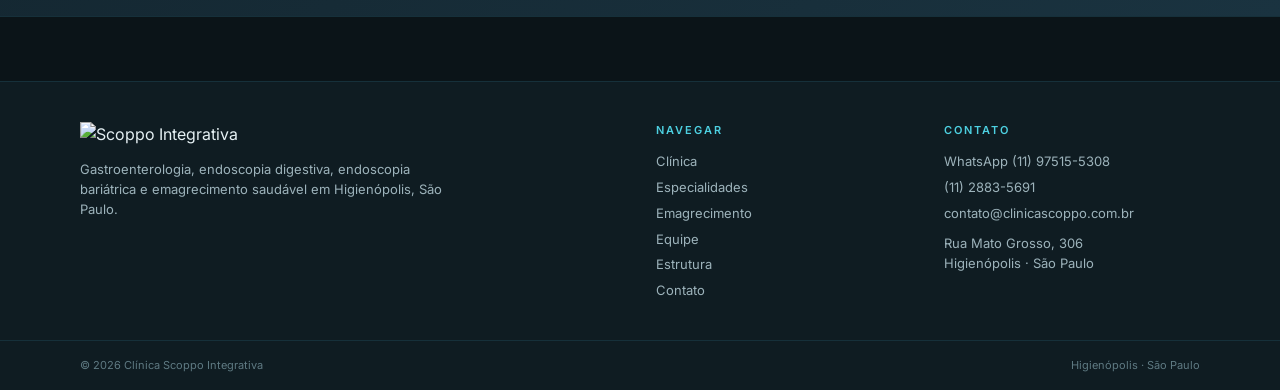
==== commit 03d83c67: "Add files via upload" ====
--- a/index.html
+++ b/index.html
@@ -11,501 +11,7 @@
   <link rel="preconnect" href="https://fonts.gstatic.com" crossorigin />
   <link href="https://fonts.googleapis.com/css2?family=Sora:wght@500;600;700&family=Inter:wght@400;500;600&display=swap" rel="stylesheet" />
 
-  <style>
-    /* ============================================================
-       VARIÁVEIS GLOBAIS DE DESIGN (cores, tipografia, espaçamentos)
-       ============================================================ */
-    :root {
-      --cor-fundo: #0b1418;
-      --cor-superficie: #0f1c22;
-      --cor-superficie-2: #142731;
-      --cor-superficie-3: #1a3340;
-      --cor-borda: #1f3a46;
-      --cor-borda-suave: #16303a;
-      --cor-texto: #e6f1f4;
-      --cor-texto-suave: #9db3bb;
-      --cor-texto-sutil: #5f7a83;
-      --cor-marca: #4dd0e1;
-      --cor-marca-forte: #1cb5c8;
-      --cor-marca-texto: #062229;
-      --fonte-titulo: "Sora", system-ui, sans-serif;
-      --fonte-texto: "Inter", system-ui, sans-serif;
-      --largura-max: 1120px;
-    }
-
-    /* ============================================================
-       RESET BÁSICO
-       ============================================================ */
-    *, *::before, *::after { box-sizing: border-box; }
-    html, body { margin: 0; padding: 0; }
-    body {
-      font-family: var(--fonte-texto);
-      background: var(--cor-fundo);
-      color: var(--cor-texto);
-      line-height: 1.55;
-      -webkit-font-smoothing: antialiased;
-    }
-    img { max-width: 100%; display: block; }
-    a { color: inherit; text-decoration: none; }
-    button { font: inherit; cursor: pointer; border: none; background: none; color: inherit; }
-    h1, h2, h3, h4 { font-family: var(--fonte-titulo); font-weight: 600; margin: 0; line-height: 1.15; }
-    p { margin: 0; }
-    ul { margin: 0; padding: 0; list-style: none; }
-
-    /* ============================================================
-       UTILITÁRIOS DE LAYOUT
-       ============================================================ */
-    .container { max-width: var(--largura-max); margin: 0 auto; padding: 0 1rem; }
-    @media (min-width: 768px) { .container { padding: 0 1.5rem; } }
-
-    .eyebrow {
-      display: inline-flex;
-      align-items: center;
-      gap: 0.5rem;
-      font-size: 11px;
-      font-weight: 600;
-      letter-spacing: 0.18em;
-      text-transform: uppercase;
-      color: var(--cor-marca);
-    }
-    .eyebrow::before {
-      content: "";
-      width: 24px;
-      height: 1px;
-      background: var(--cor-marca);
-    }
-    .eyebrow.centro { justify-content: center; }
-
-    .titulo-secao { font-size: 1.5rem; margin-top: 0.75rem; }
-    @media (min-width: 768px) { .titulo-secao { font-size: 1.875rem; } }
-
-    .texto-mudo { color: var(--cor-texto-suave); }
-    .texto-sutil { color: var(--cor-texto-sutil); }
-
-    /* Botões */
-    .botao {
-      display: inline-flex;
-      align-items: center;
-      gap: 0.4rem;
-      padding: 0.6rem 1.15rem;
-      border-radius: 999px;
-      font-size: 13px;
-      font-weight: 600;
-      transition: opacity 0.2s, background 0.2s, color 0.2s;
-    }
-    .botao-primario { background: var(--cor-marca); color: var(--cor-marca-texto); }
-    .botao-primario:hover { opacity: 0.9; }
-    .botao-secundario { border: 1px solid var(--cor-borda); color: var(--cor-texto); }
-    .botao-secundario:hover { background: var(--cor-superficie-2); }
-    .seta { font-size: 0.85em; }
-
-    /* ============================================================
-       CABEÇALHO (HEADER) FIXO
-       ============================================================ */
-    .cabecalho {
-      position: sticky;
-      top: 0;
-      z-index: 50;
-      backdrop-filter: blur(10px);
-      background: rgba(11, 20, 24, 0.85);
-      border-bottom: 1px solid var(--cor-borda-suave);
-    }
-    .cabecalho-linha {
-      display: flex;
-      align-items: center;
-      justify-content: space-between;
-      height: 56px;
-    }
-    .logo img { height: 28px; width: auto; }
-
-    .nav-desktop { display: none; gap: 1.5rem; }
-    @media (min-width: 1024px) { .nav-desktop { display: flex; align-items: center; } }
-    .nav-link {
-      font-size: 13px;
-      font-weight: 500;
-      color: var(--cor-texto-suave);
-      transition: color 0.15s;
-    }
-    .nav-link:hover, .nav-link.ativo { color: var(--cor-texto); }
-    .nav-link.ativo { color: var(--cor-marca); }
-
-    .cabecalho-acoes { display: flex; align-items: center; gap: 0.5rem; }
-    .cta-header { display: none; }
-    @media (min-width: 640px) {
-      .cta-header {
-        display: inline-flex;
-        align-items: center;
-        gap: 0.35rem;
-        padding: 0.35rem 0.85rem;
-        border-radius: 999px;
-        background: var(--cor-marca);
-        color: var(--cor-marca-texto);
-        font-size: 12px;
-        font-weight: 600;
-      }
-    }
-    .botao-menu {
-      display: inline-flex;
-      align-items: center;
-      justify-content: center;
-      width: 36px;
-      height: 36px;
-      border-radius: 6px;
-    }
-    .botao-menu:hover { background: var(--cor-superficie-2); }
-    @media (min-width: 1024px) { .botao-menu { display: none; } }
-
-    /* Menu mobile expansível */
-    .nav-mobile {
-      display: none;
-      border-top: 1px solid var(--cor-borda-suave);
-      background: var(--cor-fundo);
-    }
-    .nav-mobile.aberto { display: block; }
-    .nav-mobile-links { display: flex; flex-direction: column; padding: 0.75rem 0; }
-    .nav-mobile-links a { padding: 0.5rem 0; font-size: 14px; color: var(--cor-texto-suave); }
-    .nav-mobile-links a.ativo { color: var(--cor-marca); }
-    .nav-mobile .cta-mobile {
-      margin-top: 0.75rem;
-      display: inline-flex;
-      justify-content: center;
-      gap: 0.4rem;
-      padding: 0.55rem 1rem;
-      border-radius: 999px;
-      background: var(--cor-marca);
-      color: var(--cor-marca-texto);
-      font-size: 14px;
-      font-weight: 600;
-    }
-
-    /* ============================================================
-       HERO — SEÇÃO DE ABERTURA
-       ============================================================ */
-    .hero {
-      position: relative;
-      overflow: hidden;
-      border-bottom: 1px solid var(--cor-borda-suave);
-    }
-    .hero-brilho {
-      position: absolute;
-      top: 40px;
-      left: -160px;
-      width: 320px;
-      height: 320px;
-      background: rgba(77, 208, 225, 0.18);
-      border-radius: 50%;
-      filter: blur(80px);
-      pointer-events: none;
-    }
-    .hero-grid {
-      position: relative;
-      display: grid;
-      gap: 2rem;
-      padding: 2.5rem 0;
-    }
-    @media (min-width: 768px) {
-      .hero-grid {
-        grid-template-columns: 1fr 1fr;
-        align-items: center;
-        gap: 2.5rem;
-        padding: 3.5rem 0;
-      }
-    }
-    .hero h1 {
-      font-size: 1.875rem;
-      line-height: 1.1;
-      margin-top: 0.75rem;
-    }
-    @media (min-width: 768px) { .hero h1 { font-size: 2.75rem; } }
-    .hero h1 .destaque { color: var(--cor-marca); }
-    .hero-descricao {
-      margin-top: 1rem;
-      max-width: 28rem;
-      font-size: 14px;
-      color: var(--cor-texto-suave);
-    }
-    @media (min-width: 768px) { .hero-descricao { font-size: 16px; } }
-    .hero-acoes { margin-top: 1.5rem; display: flex; flex-wrap: wrap; gap: 0.5rem; }
-    .hero-local {
-      margin-top: 1rem;
-      font-size: 11px;
-      letter-spacing: 0.18em;
-      text-transform: uppercase;
-      color: var(--cor-texto-sutil);
-    }
-    .hero-imagem-wrap { position: relative; }
-    .hero-imagem {
-      overflow: hidden;
-      border-radius: 1rem;
-      border: 1px solid var(--cor-borda-suave);
-      box-shadow: 0 20px 60px rgba(0,0,0,0.4);
-    }
-    .hero-imagem img { aspect-ratio: 4/3; width: 100%; object-fit: cover; }
-    .hero-cartao {
-      position: absolute;
-      bottom: -16px;
-      left: -16px;
-      max-width: 16rem;
-      padding: 0.75rem;
-      border-radius: 0.75rem;
-      border: 1px solid var(--cor-borda-suave);
-      background: rgba(20, 39, 49, 0.95);
-      backdrop-filter: blur(8px);
-    }
-    .hero-cartao-titulo { font-size: 13px; font-weight: 600; }
-    .hero-cartao-sub { margin-top: 2px; font-size: 11px; color: var(--cor-texto-suave); }
-
-    /* ============================================================
-       DESTAQUES DE AUTORIDADE
-       ============================================================ */
-    .autoridade {
-      border-bottom: 1px solid var(--cor-borda-suave);
-      background: var(--cor-superficie);
-    }
-    .autoridade-grid {
-      display: grid;
-      grid-template-columns: repeat(2, 1fr);
-      gap: 1rem;
-      padding: 1.5rem 0;
-    }
-    @media (min-width: 768px) {
-      .autoridade-grid { grid-template-columns: repeat(4, 1fr); }
-    }
-    .autoridade-item { text-align: center; }
-    @media (min-width: 768px) { .autoridade-item { text-align: left; } }
-    .autoridade-valor {
-      font-family: var(--fonte-titulo);
-      font-size: 1.25rem;
-      font-weight: 600;
-      color: var(--cor-marca);
-    }
-    @media (min-width: 768px) { .autoridade-valor { font-size: 1.5rem; } }
-    .autoridade-rotulo {
-      margin-top: 0.25rem;
-      font-size: 11px;
-      color: var(--cor-texto-suave);
-    }
-
-    /* ============================================================
-       SEÇÕES GENÉRICAS
-       ============================================================ */
-    .secao { padding: 2.5rem 0; }
-    @media (min-width: 768px) { .secao { padding: 3.5rem 0; } }
-    .secao-titulo { max-width: 42rem; margin: 0 auto; text-align: center; }
-    .secao-titulo p.subtitulo {
-      margin-top: 1rem;
-      font-size: 14px;
-      color: var(--cor-texto-suave);
-    }
-
-    /* Grid de cartões de especialidades */
-    .grid-especialidades {
-      margin-top: 2rem;
-      display: grid;
-      gap: 0.75rem;
-      grid-template-columns: 1fr;
-    }
-    @media (min-width: 640px) { .grid-especialidades { grid-template-columns: repeat(2, 1fr); } }
-    @media (min-width: 1024px) { .grid-especialidades { grid-template-columns: repeat(3, 1fr); } }
-
-    .cartao-especialidade {
-      padding: 1rem;
-      border-radius: 0.75rem;
-      border: 1px solid var(--cor-borda-suave);
-      background: var(--cor-superficie);
-      transition: border-color 0.2s, background 0.2s;
-    }
-    .cartao-especialidade:hover {
-      border-color: rgba(77, 208, 225, 0.5);
-      background: var(--cor-superficie-2);
-    }
-    .cartao-numero {
-      display: flex;
-      align-items: center;
-      gap: 0.5rem;
-    }
-    .cartao-numero span {
-      font-family: var(--fonte-titulo);
-      font-size: 11px;
-      font-weight: 600;
-      color: var(--cor-marca);
-    }
-    .cartao-numero .linha { flex: 1; height: 1px; background: var(--cor-borda-suave); }
-    .cartao-especialidade h3 { margin-top: 0.5rem; font-size: 15px; }
-    .cartao-especialidade p { margin-top: 0.4rem; font-size: 13px; color: var(--cor-texto-suave); }
-
-    .link-marca {
-      display: inline-flex;
-      align-items: center;
-      gap: 0.35rem;
-      font-size: 13px;
-      font-weight: 500;
-      color: var(--cor-marca);
-    }
-    .link-marca:hover { text-decoration: underline; }
-    .centro-topo { margin-top: 1.5rem; text-align: center; }
-
-    /* ============================================================
-       SEÇÃO DR. TÚLIO
-       ============================================================ */
-    .secao-tulio {
-      border-top: 1px solid var(--cor-borda-suave);
-      border-bottom: 1px solid var(--cor-borda-suave);
-      background: var(--cor-superficie);
-    }
-    .tulio-grid {
-      display: grid;
-      gap: 2rem;
-      padding: 2.5rem 0;
-    }
-    @media (min-width: 768px) {
-      .tulio-grid {
-        grid-template-columns: 1fr 1.2fr;
-        align-items: center;
-        gap: 2.5rem;
-        padding: 3.5rem 0;
-      }
-    }
-    .tulio-foto {
-      overflow: hidden;
-      border-radius: 1rem;
-      border: 1px solid var(--cor-borda-suave);
-    }
-    .tulio-foto img { aspect-ratio: 4/5; width: 100%; object-fit: cover; }
-    .tulio-especialidades {
-      margin-top: 0.4rem;
-      font-size: 12px;
-      font-weight: 500;
-      letter-spacing: 0.03em;
-      color: var(--cor-marca);
-    }
-    .tulio-texto { margin-top: 1rem; display: flex; flex-direction: column; gap: 0.75rem; font-size: 14px; color: var(--cor-texto-suave); }
-
-    /* ============================================================
-       GRID DA EQUIPE
-       ============================================================ */
-    .grid-equipe {
-      margin-top: 2rem;
-      display: grid;
-      gap: 1rem;
-      grid-template-columns: 1fr;
-    }
-    @media (min-width: 640px) { .grid-equipe { grid-template-columns: repeat(2, 1fr); } }
-    @media (min-width: 1024px) { .grid-equipe { grid-template-columns: repeat(5, 1fr); } }
-    .cartao-membro {
-      overflow: hidden;
-      border-radius: 0.75rem;
-      border: 1px solid var(--cor-borda-suave);
-      background: var(--cor-superficie);
-      transition: border-color 0.2s;
-    }
-    .cartao-membro:hover { border-color: rgba(77, 208, 225, 0.5); }
-    .cartao-membro img { aspect-ratio: 4/5; width: 100%; object-fit: cover; }
-    .cartao-membro-info { padding: 0.75rem; }
-    .cartao-membro-nome { font-size: 13px; font-weight: 600; }
-    .cartao-membro-funcao { margin-top: 0.25rem; font-size: 11px; color: var(--cor-marca); }
-
-    /* ============================================================
-       LISTA DE DIFERENCIAIS
-       ============================================================ */
-    .secao-diferenciais {
-      border-top: 1px solid var(--cor-borda-suave);
-      background: var(--cor-superficie);
-    }
-    .lista-diferenciais {
-      margin-top: 2rem;
-      display: grid;
-      gap: 0.5rem;
-      grid-template-columns: 1fr;
-    }
-    @media (min-width: 640px) { .lista-diferenciais { grid-template-columns: repeat(2, 1fr); } }
-    @media (min-width: 1024px) { .lista-diferenciais { grid-template-columns: repeat(3, 1fr); } }
-    .item-diferencial {
-      display: flex;
-      align-items: flex-start;
-      gap: 0.6rem;
-      padding: 0.6rem 0.75rem;
-      border-radius: 0.5rem;
-      border: 1px solid var(--cor-borda-suave);
-      background: var(--cor-superficie-2);
-      font-size: 13px;
-    }
-    .item-diferencial .checagem {
-      width: 16px;
-      height: 16px;
-      flex-shrink: 0;
-      margin-top: 2px;
-      color: var(--cor-marca);
-    }
-
-    /* ============================================================
-       FAIXA DE CTA
-       ============================================================ */
-    .faixa-cta {
-      margin-top: 2rem;
-      background: linear-gradient(135deg, var(--cor-superficie-2), var(--cor-superficie-3));
-      border-top: 1px solid var(--cor-borda-suave);
-      border-bottom: 1px solid var(--cor-borda-suave);
-    }
-    .faixa-cta-conteudo {
-      display: grid;
-      gap: 1.5rem;
-      padding: 2.5rem 0;
-      text-align: center;
-    }
-    @media (min-width: 768px) {
-      .faixa-cta-conteudo {
-        grid-template-columns: 1fr auto;
-        align-items: center;
-        text-align: left;
-        padding: 3rem 0;
-      }
-    }
-    .faixa-cta h2 { font-size: 1.5rem; }
-    @media (min-width: 768px) { .faixa-cta h2 { font-size: 1.875rem; } }
-    .faixa-cta p { margin-top: 0.5rem; font-size: 14px; color: var(--cor-texto-suave); }
-
-    /* ============================================================
-       RODAPÉ
-       ============================================================ */
-    .rodape {
-      margin-top: 4rem;
-      border-top: 1px solid var(--cor-borda-suave);
-      background: var(--cor-superficie);
-    }
-    .rodape-grid {
-      display: grid;
-      gap: 2rem;
-      padding: 2.5rem 0;
-      grid-template-columns: 1fr;
-    }
-    @media (min-width: 768px) { .rodape-grid { grid-template-columns: repeat(4, 1fr); } }
-    .rodape-marca { display: flex; flex-direction: column; gap: 0.75rem; }
-    @media (min-width: 768px) { .rodape-marca { grid-column: span 2; } }
-    .rodape-marca img { height: 32px; width: auto; }
-    .rodape-marca p { max-width: 24rem; font-size: 13px; color: var(--cor-texto-suave); }
-    .rodape-titulo {
-      font-size: 11px;
-      font-weight: 600;
-      letter-spacing: 0.18em;
-      text-transform: uppercase;
-      color: var(--cor-marca);
-    }
-    .rodape-lista { margin-top: 0.75rem; display: flex; flex-direction: column; gap: 0.35rem; font-size: 13px; color: var(--cor-texto-suave); }
-    .rodape-lista a:hover { color: var(--cor-texto); }
-    .rodape-base { border-top: 1px solid var(--cor-borda-suave); }
-    .rodape-base-conteudo {
-      display: flex;
-      flex-direction: column;
-      align-items: center;
-      justify-content: space-between;
-      gap: 0.5rem;
-      padding: 1rem 0;
-      font-size: 11px;
-      color: var(--cor-texto-sutil);
-    }
-    @media (min-width: 768px) { .rodape-base-conteudo { flex-direction: row; } }
-  </style>
+  <link rel="stylesheet" href="styles.css" />
 </head>
 <body>
 
@@ -764,127 +270,6 @@
     </div>
   </footer>
 
-  <script>
-    /* ============================================================
-       DADOS DINÂMICOS DO SITE
-       (mesma estrutura do site original, agora em objetos JS)
-       ============================================================ */
-
-    // Lista das 6 especialidades exibidas na home
-    const especialidades = [
-      { titulo: "Gastroenterologia", descricao: "Prevenção, diagnóstico e tratamento das doenças do aparelho digestivo, com avaliação clínica completa." },
-      { titulo: "Endoscopia Digestiva Alta", descricao: "Exame que permite avaliar esôfago, estômago e duodeno com precisão e segurança." },
-      { titulo: "Colonoscopia", descricao: "Avaliação do intestino grosso para rastreio, diagnóstico e tratamento de alterações." },
-      { titulo: "Retossigmoidoscopia", descricao: "Exame endoscópico do reto e da porção final do cólon, indicado em casos selecionados." },
-      { titulo: "Anuscopia", descricao: "Avaliação do canal anal para diagnóstico de afecções proctológicas." },
-      { titulo: "Endoscopia Terapêutica", descricao: "Procedimentos endoscópicos para tratamento de lesões e condições do aparelho digestivo." }
-    ];
-
-    // Equipe de profissionais da clínica
-    const baseAssets = "https://id-preview--37d96163-4dd1-498a-a8c1-110583e6abce.lovable.app/__l5e/assets-v1";
-    const equipe = [
-      { nome: "Dr. Túlio Medeiros",        funcao: "Direção médica · Gastroenterologia e Endoscopia", img: baseAssets + "/c9407aa9-7359-44a8-9b39-a36fe312a6ea/tulio.jpeg" },
-      { nome: "Dra. Ariane Longo",         funcao: "Nutricionista",                                   img: baseAssets + "/2630047c-7fdc-4424-b88f-e06e8c0d07fa/ariane.jpg" },
-      { nome: "Dra. Claudia Gonçalves",    funcao: "Nutrição · Reeducação alimentar",                 img: baseAssets + "/22e3ec63-7774-4ed2-a574-3275b63e2518/claudia.jpg" },
-      { nome: "Dra. Helen Coral",          funcao: "Psicologia Clínica",                              img: baseAssets + "/0d688eda-797a-4a63-bdc8-d3e89b4fdd2a/helen.jpg" },
-      { nome: "Dr. Marcos Moraes de Oliveira", funcao: "Preparador Físico",                           img: baseAssets + "/1b1da8bd-33a8-4780-a847-f38f5f9a4a3c/marcos.jpg" }
-    ];
-
-    // Diferenciais da clínica
-    const diferenciais = [
-      "Atendimento personalizado e humanizado",
-      "Mais de 20 anos de experiência",
-      "Procedimentos minimamente invasivos",
-      "Tecnologia avançada de diagnóstico",
-      "Acompanhamento em toda a jornada",
-      "Integração saúde digestiva e peso",
-      "Equipe multiprofissional",
-      "Foco em resultados sustentáveis",
-      "Baseado em evidências científicas"
-    ];
-
-    /* ============================================================
-       RENDERIZAÇÃO – MONTA OS CARDS NA PÁGINA
-       ============================================================ */
-
-    // Renderiza os cartões de especialidades
-    function renderizarEspecialidades() {
-      const container = document.getElementById("gridEspecialidades");
-      const html = especialidades.map(function (item, indice) {
-        const numero = String(indice + 1).padStart(2, "0");
-        return (
-          '<article class="cartao-especialidade">' +
-            '<div class="cartao-numero"><span>' + numero + '</span><span class="linha"></span></div>' +
-            '<h3>' + item.titulo + '</h3>' +
-            '<p>' + item.descricao + '</p>' +
-          '</article>'
-        );
-      }).join("");
-      container.innerHTML = html;
-    }
-
-    // Renderiza os cartões da equipe
-    function renderizarEquipe() {
-      const container = document.getElementById("gridEquipe");
-      const html = equipe.map(function (pessoa) {
-        return (
-          '<article class="cartao-membro">' +
-            '<img src="' + pessoa.img + '" alt="' + pessoa.nome + '" />' +
-            '<div class="cartao-membro-info">' +
-              '<p class="cartao-membro-nome">' + pessoa.nome + '</p>' +
-              '<p class="cartao-membro-funcao">' + pessoa.funcao + '</p>' +
-            '</div>' +
-          '</article>'
-        );
-      }).join("");
-      container.innerHTML = html;
-    }
-
-    // Renderiza a lista de diferenciais
-    function renderizarDiferenciais() {
-      const container = document.getElementById("listaDiferenciais");
-      const iconeCheck = '<svg class="checagem" viewBox="0 0 24 24" fill="none" stroke="currentColor" stroke-width="2.5" stroke-linecap="round" stroke-linejoin="round"><polyline points="20 6 9 17 4 12"></polyline></svg>';
-      const html = diferenciais.map(function (texto) {
-        return '<li class="item-diferencial">' + iconeCheck + '<span>' + texto + '</span></li>';
-      }).join("");
-      container.innerHTML = html;
-    }
-
-    /* ============================================================
-       INTERAÇÕES DA INTERFACE
-       ============================================================ */
-
-    // Alterna a exibição do menu mobile
-    function configurarMenuMobile() {
-      const botao = document.getElementById("botaoMenu");
-      const menu = document.getElementById("navMobile");
-      botao.addEventListener("click", function () {
-        const aberto = menu.classList.toggle("aberto");
-        botao.setAttribute("aria-expanded", aberto ? "true" : "false");
-        botao.setAttribute("aria-label", aberto ? "Fechar menu" : "Abrir menu");
-      });
-      // Fecha o menu ao clicar em qualquer link interno
-      menu.querySelectorAll("a").forEach(function (link) {
-        link.addEventListener("click", function () {
-          menu.classList.remove("aberto");
-          botao.setAttribute("aria-expanded", "false");
-        });
-      });
-    }
-
-    // Atualiza o ano exibido no rodapé
-    function atualizarAno() {
-      document.getElementById("anoAtual").textContent = new Date().getFullYear();
-    }
-
-    // Inicialização geral ao carregar a página
-    document.addEventListener("DOMContentLoaded", function () {
-      renderizarEspecialidades();
-      renderizarEquipe();
-      renderizarDiferenciais();
-      configurarMenuMobile();
-      atualizarAno();
-    });
-  </script>
+  <script src="script.js" defer></script>
 </body>
 </html>
--- a/styles.css
+++ b/styles.css
@@ -0,0 +1,493 @@
+/* ============================================================
+       VARIÁVEIS GLOBAIS DE DESIGN (cores, tipografia, espaçamentos)
+       ============================================================ */
+    :root {
+      --cor-fundo: #0b1418;
+      --cor-superficie: #0f1c22;
+      --cor-superficie-2: #142731;
+      --cor-superficie-3: #1a3340;
+      --cor-borda: #1f3a46;
+      --cor-borda-suave: #16303a;
+      --cor-texto: #e6f1f4;
+      --cor-texto-suave: #9db3bb;
+      --cor-texto-sutil: #5f7a83;
+      --cor-marca: #4dd0e1;
+      --cor-marca-forte: #1cb5c8;
+      --cor-marca-texto: #062229;
+      --fonte-titulo: "Sora", system-ui, sans-serif;
+      --fonte-texto: "Inter", system-ui, sans-serif;
+      --largura-max: 1120px;
+    }
+
+    /* ============================================================
+       RESET BÁSICO
+       ============================================================ */
+    *, *::before, *::after { box-sizing: border-box; }
+    html, body { margin: 0; padding: 0; }
+    body {
+      font-family: var(--fonte-texto);
+      background: var(--cor-fundo);
+      color: var(--cor-texto);
+      line-height: 1.55;
+      -webkit-font-smoothing: antialiased;
+    }
+    img { max-width: 100%; display: block; }
+    a { color: inherit; text-decoration: none; }
+    button { font: inherit; cursor: pointer; border: none; background: none; color: inherit; }
+    h1, h2, h3, h4 { font-family: var(--fonte-titulo); font-weight: 600; margin: 0; line-height: 1.15; }
+    p { margin: 0; }
+    ul { margin: 0; padding: 0; list-style: none; }
+
+    /* ============================================================
+       UTILITÁRIOS DE LAYOUT
+       ============================================================ */
+    .container { max-width: var(--largura-max); margin: 0 auto; padding: 0 1rem; }
+    @media (min-width: 768px) { .container { padding: 0 1.5rem; } }
+
+    .eyebrow {
+      display: inline-flex;
+      align-items: center;
+      gap: 0.5rem;
+      font-size: 11px;
+      font-weight: 600;
+      letter-spacing: 0.18em;
+      text-transform: uppercase;
+      color: var(--cor-marca);
+    }
+    .eyebrow::before {
+      content: "";
+      width: 24px;
+      height: 1px;
+      background: var(--cor-marca);
+    }
+    .eyebrow.centro { justify-content: center; }
+
+    .titulo-secao { font-size: 1.5rem; margin-top: 0.75rem; }
+    @media (min-width: 768px) { .titulo-secao { font-size: 1.875rem; } }
+
+    .texto-mudo { color: var(--cor-texto-suave); }
+    .texto-sutil { color: var(--cor-texto-sutil); }
+
+    /* Botões */
+    .botao {
+      display: inline-flex;
+      align-items: center;
+      gap: 0.4rem;
+      padding: 0.6rem 1.15rem;
+      border-radius: 999px;
+      font-size: 13px;
+      font-weight: 600;
+      transition: opacity 0.2s, background 0.2s, color 0.2s;
+    }
+    .botao-primario { background: var(--cor-marca); color: var(--cor-marca-texto); }
+    .botao-primario:hover { opacity: 0.9; }
+    .botao-secundario { border: 1px solid var(--cor-borda); color: var(--cor-texto); }
+    .botao-secundario:hover { background: var(--cor-superficie-2); }
+    .seta { font-size: 0.85em; }
+
+    /* ============================================================
+       CABEÇALHO (HEADER) FIXO
+       ============================================================ */
+    .cabecalho {
+      position: sticky;
+      top: 0;
+      z-index: 50;
+      backdrop-filter: blur(10px);
+      background: rgba(11, 20, 24, 0.85);
+      border-bottom: 1px solid var(--cor-borda-suave);
+    }
+    .cabecalho-linha {
+      display: flex;
+      align-items: center;
+      justify-content: space-between;
+      height: 56px;
+    }
+    .logo img { height: 28px; width: auto; }
+
+    .nav-desktop { display: none; gap: 1.5rem; }
+    @media (min-width: 1024px) { .nav-desktop { display: flex; align-items: center; } }
+    .nav-link {
+      font-size: 13px;
+      font-weight: 500;
+      color: var(--cor-texto-suave);
+      transition: color 0.15s;
+    }
+    .nav-link:hover, .nav-link.ativo { color: var(--cor-texto); }
+    .nav-link.ativo { color: var(--cor-marca); }
+
+    .cabecalho-acoes { display: flex; align-items: center; gap: 0.5rem; }
+    .cta-header { display: none; }
+    @media (min-width: 640px) {
+      .cta-header {
+        display: inline-flex;
+        align-items: center;
+        gap: 0.35rem;
+        padding: 0.35rem 0.85rem;
+        border-radius: 999px;
+        background: var(--cor-marca);
+        color: var(--cor-marca-texto);
+        font-size: 12px;
+        font-weight: 600;
+      }
+    }
+    .botao-menu {
+      display: inline-flex;
+      align-items: center;
+      justify-content: center;
+      width: 36px;
+      height: 36px;
+      border-radius: 6px;
+    }
+    .botao-menu:hover { background: var(--cor-superficie-2); }
+    @media (min-width: 1024px) { .botao-menu { display: none; } }
+
+    /* Menu mobile expansível */
+    .nav-mobile {
+      display: none;
+      border-top: 1px solid var(--cor-borda-suave);
+      background: var(--cor-fundo);
+    }
+    .nav-mobile.aberto { display: block; }
+    .nav-mobile-links { display: flex; flex-direction: column; padding: 0.75rem 0; }
+    .nav-mobile-links a { padding: 0.5rem 0; font-size: 14px; color: var(--cor-texto-suave); }
+    .nav-mobile-links a.ativo { color: var(--cor-marca); }
+    .nav-mobile .cta-mobile {
+      margin-top: 0.75rem;
+      display: inline-flex;
+      justify-content: center;
+      gap: 0.4rem;
+      padding: 0.55rem 1rem;
+      border-radius: 999px;
+      background: var(--cor-marca);
+      color: var(--cor-marca-texto);
+      font-size: 14px;
+      font-weight: 600;
+    }
+
+    /* ============================================================
+       HERO — SEÇÃO DE ABERTURA
+       ============================================================ */
+    .hero {
+      position: relative;
+      overflow: hidden;
+      border-bottom: 1px solid var(--cor-borda-suave);
+    }
+    .hero-brilho {
+      position: absolute;
+      top: 40px;
+      left: -160px;
+      width: 320px;
+      height: 320px;
+      background: rgba(77, 208, 225, 0.18);
+      border-radius: 50%;
+      filter: blur(80px);
+      pointer-events: none;
+    }
+    .hero-grid {
+      position: relative;
+      display: grid;
+      gap: 2rem;
+      padding: 2.5rem 0;
+    }
+    @media (min-width: 768px) {
+      .hero-grid {
+        grid-template-columns: 1fr 1fr;
+        align-items: center;
+        gap: 2.5rem;
+        padding: 3.5rem 0;
+      }
+    }
+    .hero h1 {
+      font-size: 1.875rem;
+      line-height: 1.1;
+      margin-top: 0.75rem;
+    }
+    @media (min-width: 768px) { .hero h1 { font-size: 2.75rem; } }
+    .hero h1 .destaque { color: var(--cor-marca); }
+    .hero-descricao {
+      margin-top: 1rem;
+      max-width: 28rem;
+      font-size: 14px;
+      color: var(--cor-texto-suave);
+    }
+    @media (min-width: 768px) { .hero-descricao { font-size: 16px; } }
+    .hero-acoes { margin-top: 1.5rem; display: flex; flex-wrap: wrap; gap: 0.5rem; }
+    .hero-local {
+      margin-top: 1rem;
+      font-size: 11px;
+      letter-spacing: 0.18em;
+      text-transform: uppercase;
+      color: var(--cor-texto-sutil);
+    }
+    .hero-imagem-wrap { position: relative; }
+    .hero-imagem {
+      overflow: hidden;
+      border-radius: 1rem;
+      border: 1px solid var(--cor-borda-suave);
+      box-shadow: 0 20px 60px rgba(0,0,0,0.4);
+    }
+    .hero-imagem img { aspect-ratio: 4/3; width: 100%; object-fit: cover; }
+    .hero-cartao {
+      position: absolute;
+      bottom: -16px;
+      left: -16px;
+      max-width: 16rem;
+      padding: 0.75rem;
+      border-radius: 0.75rem;
+      border: 1px solid var(--cor-borda-suave);
+      background: rgba(20, 39, 49, 0.95);
+      backdrop-filter: blur(8px);
+    }
+    .hero-cartao-titulo { font-size: 13px; font-weight: 600; }
+    .hero-cartao-sub { margin-top: 2px; font-size: 11px; color: var(--cor-texto-suave); }
+
+    /* ============================================================
+       DESTAQUES DE AUTORIDADE
+       ============================================================ */
+    .autoridade {
+      border-bottom: 1px solid var(--cor-borda-suave);
+      background: var(--cor-superficie);
+    }
+    .autoridade-grid {
+      display: grid;
+      grid-template-columns: repeat(2, 1fr);
+      gap: 1rem;
+      padding: 1.5rem 0;
+    }
+    @media (min-width: 768px) {
+      .autoridade-grid { grid-template-columns: repeat(4, 1fr); }
+    }
+    .autoridade-item { text-align: center; }
+    @media (min-width: 768px) { .autoridade-item { text-align: left; } }
+    .autoridade-valor {
+      font-family: var(--fonte-titulo);
+      font-size: 1.25rem;
+      font-weight: 600;
+      color: var(--cor-marca);
+    }
+    @media (min-width: 768px) { .autoridade-valor { font-size: 1.5rem; } }
+    .autoridade-rotulo {
+      margin-top: 0.25rem;
+      font-size: 11px;
+      color: var(--cor-texto-suave);
+    }
+
+    /* ============================================================
+       SEÇÕES GENÉRICAS
+       ============================================================ */
+    .secao { padding: 2.5rem 0; }
+    @media (min-width: 768px) { .secao { padding: 3.5rem 0; } }
+    .secao-titulo { max-width: 42rem; margin: 0 auto; text-align: center; }
+    .secao-titulo p.subtitulo {
+      margin-top: 1rem;
+      font-size: 14px;
+      color: var(--cor-texto-suave);
+    }
+
+    /* Grid de cartões de especialidades */
+    .grid-especialidades {
+      margin-top: 2rem;
+      display: grid;
+      gap: 0.75rem;
+      grid-template-columns: 1fr;
+    }
+    @media (min-width: 640px) { .grid-especialidades { grid-template-columns: repeat(2, 1fr); } }
+    @media (min-width: 1024px) { .grid-especialidades { grid-template-columns: repeat(3, 1fr); } }
+
+    .cartao-especialidade {
+      padding: 1rem;
+      border-radius: 0.75rem;
+      border: 1px solid var(--cor-borda-suave);
+      background: var(--cor-superficie);
+      transition: border-color 0.2s, background 0.2s;
+    }
+    .cartao-especialidade:hover {
+      border-color: rgba(77, 208, 225, 0.5);
+      background: var(--cor-superficie-2);
+    }
+    .cartao-numero {
+      display: flex;
+      align-items: center;
+      gap: 0.5rem;
+    }
+    .cartao-numero span {
+      font-family: var(--fonte-titulo);
+      font-size: 11px;
+      font-weight: 600;
+      color: var(--cor-marca);
+    }
+    .cartao-numero .linha { flex: 1; height: 1px; background: var(--cor-borda-suave); }
+    .cartao-especialidade h3 { margin-top: 0.5rem; font-size: 15px; }
+    .cartao-especialidade p { margin-top: 0.4rem; font-size: 13px; color: var(--cor-texto-suave); }
+
+    .link-marca {
+      display: inline-flex;
+      align-items: center;
+      gap: 0.35rem;
+      font-size: 13px;
+      font-weight: 500;
+      color: var(--cor-marca);
+    }
+    .link-marca:hover { text-decoration: underline; }
+    .centro-topo { margin-top: 1.5rem; text-align: center; }
+
+    /* ============================================================
+       SEÇÃO DR. TÚLIO
+       ============================================================ */
+    .secao-tulio {
+      border-top: 1px solid var(--cor-borda-suave);
+      border-bottom: 1px solid var(--cor-borda-suave);
+      background: var(--cor-superficie);
+    }
+    .tulio-grid {
+      display: grid;
+      gap: 2rem;
+      padding: 2.5rem 0;
+    }
+    @media (min-width: 768px) {
+      .tulio-grid {
+        grid-template-columns: 1fr 1.2fr;
+        align-items: center;
+        gap: 2.5rem;
+        padding: 3.5rem 0;
+      }
+    }
+    .tulio-foto {
+      overflow: hidden;
+      border-radius: 1rem;
+      border: 1px solid var(--cor-borda-suave);
+    }
+    .tulio-foto img { aspect-ratio: 4/5; width: 100%; object-fit: cover; }
+    .tulio-especialidades {
+      margin-top: 0.4rem;
+      font-size: 12px;
+      font-weight: 500;
+      letter-spacing: 0.03em;
+      color: var(--cor-marca);
+    }
+    .tulio-texto { margin-top: 1rem; display: flex; flex-direction: column; gap: 0.75rem; font-size: 14px; color: var(--cor-texto-suave); }
+
+    /* ============================================================
+       GRID DA EQUIPE
+       ============================================================ */
+    .grid-equipe {
+      margin-top: 2rem;
+      display: grid;
+      gap: 1rem;
+      grid-template-columns: 1fr;
+    }
+    @media (min-width: 640px) { .grid-equipe { grid-template-columns: repeat(2, 1fr); } }
+    @media (min-width: 1024px) { .grid-equipe { grid-template-columns: repeat(5, 1fr); } }
+    .cartao-membro {
+      overflow: hidden;
+      border-radius: 0.75rem;
+      border: 1px solid var(--cor-borda-suave);
+      background: var(--cor-superficie);
+      transition: border-color 0.2s;
+    }
+    .cartao-membro:hover { border-color: rgba(77, 208, 225, 0.5); }
+    .cartao-membro img { aspect-ratio: 4/5; width: 100%; object-fit: cover; }
+    .cartao-membro-info { padding: 0.75rem; }
+    .cartao-membro-nome { font-size: 13px; font-weight: 600; }
+    .cartao-membro-funcao { margin-top: 0.25rem; font-size: 11px; color: var(--cor-marca); }
+
+    /* ============================================================
+       LISTA DE DIFERENCIAIS
+       ============================================================ */
+    .secao-diferenciais {
+      border-top: 1px solid var(--cor-borda-suave);
+      background: var(--cor-superficie);
+    }
+    .lista-diferenciais {
+      margin-top: 2rem;
+      display: grid;
+      gap: 0.5rem;
+      grid-template-columns: 1fr;
+    }
+    @media (min-width: 640px) { .lista-diferenciais { grid-template-columns: repeat(2, 1fr); } }
+    @media (min-width: 1024px) { .lista-diferenciais { grid-template-columns: repeat(3, 1fr); } }
+    .item-diferencial {
+      display: flex;
+      align-items: flex-start;
+      gap: 0.6rem;
+      padding: 0.6rem 0.75rem;
+      border-radius: 0.5rem;
+      border: 1px solid var(--cor-borda-suave);
+      background: var(--cor-superficie-2);
+      font-size: 13px;
+    }
+    .item-diferencial .checagem {
+      width: 16px;
+      height: 16px;
+      flex-shrink: 0;
+      margin-top: 2px;
+      color: var(--cor-marca);
+    }
+
+    /* ============================================================
+       FAIXA DE CTA
+       ============================================================ */
+    .faixa-cta {
+      margin-top: 2rem;
+      background: linear-gradient(135deg, var(--cor-superficie-2), var(--cor-superficie-3));
+      border-top: 1px solid var(--cor-borda-suave);
+      border-bottom: 1px solid var(--cor-borda-suave);
+    }
+    .faixa-cta-conteudo {
+      display: grid;
+      gap: 1.5rem;
+      padding: 2.5rem 0;
+      text-align: center;
+    }
+    @media (min-width: 768px) {
+      .faixa-cta-conteudo {
+        grid-template-columns: 1fr auto;
+        align-items: center;
+        text-align: left;
+        padding: 3rem 0;
+      }
+    }
+    .faixa-cta h2 { font-size: 1.5rem; }
+    @media (min-width: 768px) { .faixa-cta h2 { font-size: 1.875rem; } }
+    .faixa-cta p { margin-top: 0.5rem; font-size: 14px; color: var(--cor-texto-suave); }
+
+    /* ============================================================
+       RODAPÉ
+       ============================================================ */
+    .rodape {
+      margin-top: 4rem;
+      border-top: 1px solid var(--cor-borda-suave);
+      background: var(--cor-superficie);
+    }
+    .rodape-grid {
+      display: grid;
+      gap: 2rem;
+      padding: 2.5rem 0;
+      grid-template-columns: 1fr;
+    }
+    @media (min-width: 768px) { .rodape-grid { grid-template-columns: repeat(4, 1fr); } }
+    .rodape-marca { display: flex; flex-direction: column; gap: 0.75rem; }
+    @media (min-width: 768px) { .rodape-marca { grid-column: span 2; } }
+    .rodape-marca img { max-width: 180px; height: auto; object-fit: contain; }
+    .rodape-marca p { max-width: 24rem; font-size: 13px; color: var(--cor-texto-suave); }
+    .rodape-titulo {
+      font-size: 11px;
+      font-weight: 600;
+      letter-spacing: 0.18em;
+      text-transform: uppercase;
+      color: var(--cor-marca);
+    }
+    .rodape-lista { margin-top: 0.75rem; display: flex; flex-direction: column; gap: 0.35rem; font-size: 13px; color: var(--cor-texto-suave); }
+    .rodape-lista a:hover { color: var(--cor-texto); }
+    .rodape-base { border-top: 1px solid var(--cor-borda-suave); }
+    .rodape-base-conteudo {
+      display: flex;
+      flex-direction: column;
+      align-items: center;
+      justify-content: space-between;
+      gap: 0.5rem;
+      padding: 1rem 0;
+      font-size: 11px;
+      color: var(--cor-texto-sutil);
+    }
+    @media (min-width: 768px) { .rodape-base-conteudo { flex-direction: row; } }
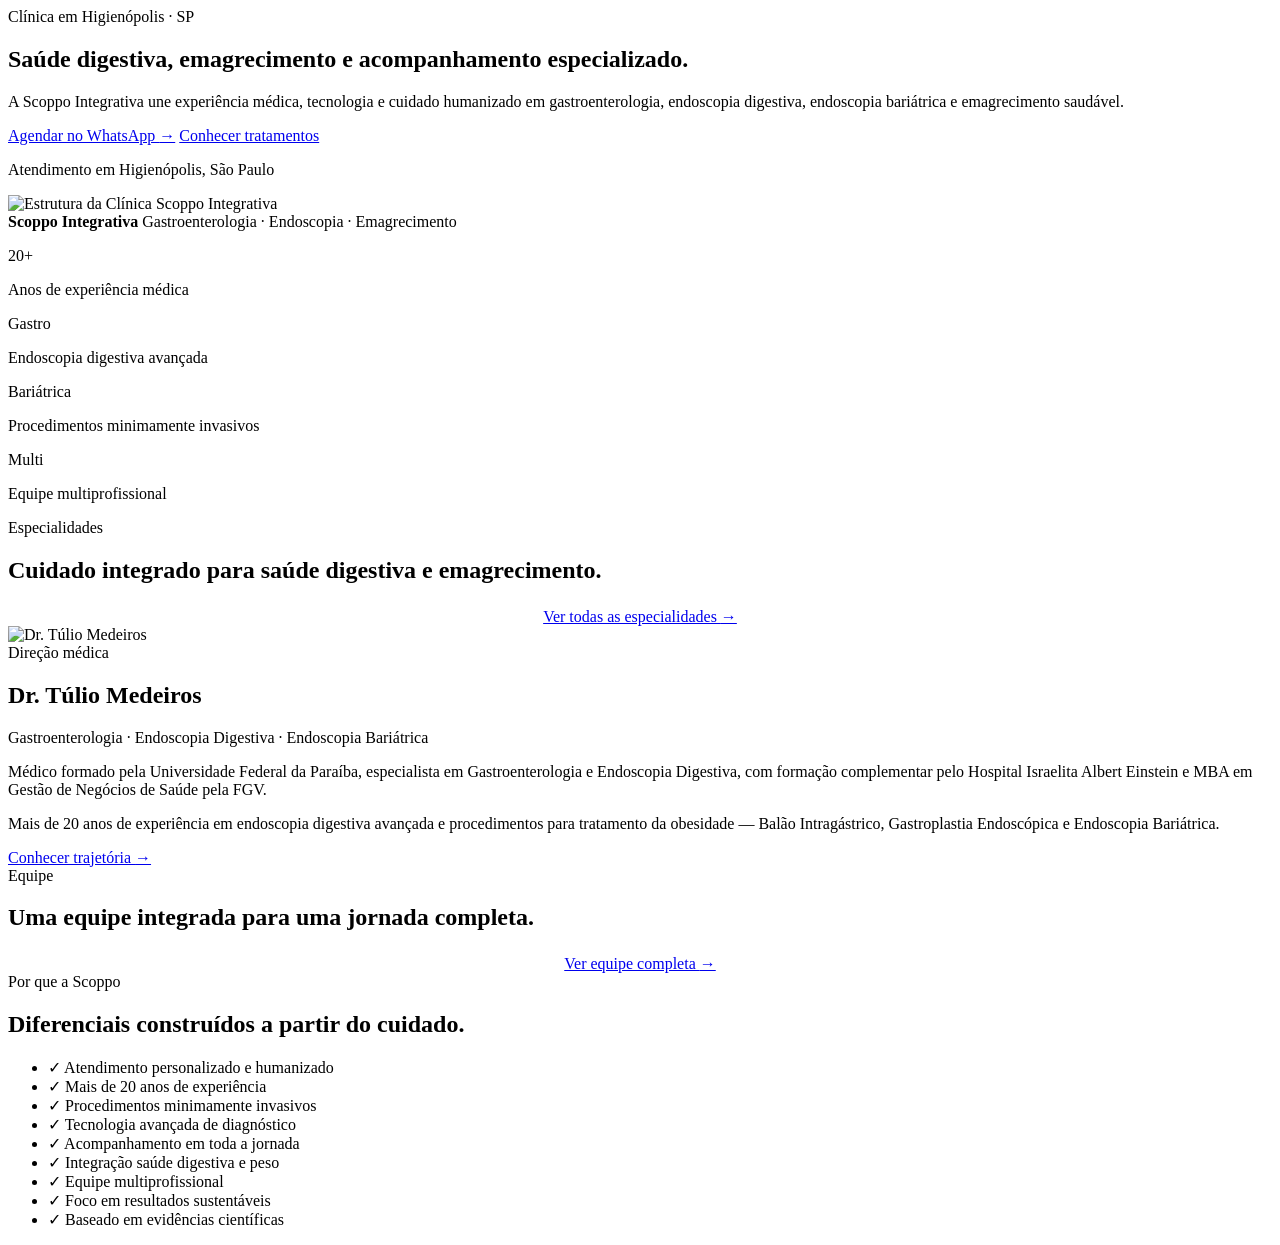
==== commit 1451ac84: "Add files via upload" ====
--- a/index.html
+++ b/index.html
@@ -5,271 +5,121 @@
   <meta name="viewport" content="width=device-width, initial-scale=1.0" />
   <title>Scoppo Integrativa | Gastroenterologia e Emagrecimento em SP</title>
   <meta name="description" content="Clínica em Higienópolis com gastroenterologia, endoscopia digestiva, endoscopia bariátrica e emagrecimento saudável." />
-
-  <!-- Fontes utilizadas no site (Sora para títulos, Inter para textos) -->
   <link rel="preconnect" href="https://fonts.googleapis.com" />
   <link rel="preconnect" href="https://fonts.gstatic.com" crossorigin />
-  <link href="https://fonts.googleapis.com/css2?family=Sora:wght@500;600;700&family=Inter:wght@400;500;600&display=swap" rel="stylesheet" />
+  <link href="https://fonts.googleapis.com/css2?family=Inter:wght@400;500;600;700&family=Sora:wght@500;600;700&display=swap" rel="stylesheet" />
+  <link rel="stylesheet" href="css/estilo.css" />
+</head>
+<body data-pagina="home">
+  <div id="cabecalho"></div>
 
-  <link rel="stylesheet" href="styles.css" />
-</head>
-<body>
-
-  <!-- ============================================================
-       CABEÇALHO DO SITE (logo + navegação + CTA WhatsApp)
-       ============================================================ -->
-  <header class="cabecalho">
-    <div class="container cabecalho-linha">
-      <a href="#topo" class="logo" aria-label="Scoppo Integrativa">
-        <img src="https://id-preview--37d96163-4dd1-498a-a8c1-110583e6abce.lovable.app/__l5e/assets-v1/e60714a5-b699-4c30-9eb3-385e05264ad0/logo-branca.png" alt="Scoppo Integrativa" />
-      </a>
-
-      <nav class="nav-desktop" aria-label="Principal">
-        <a class="nav-link ativo" href="#topo">Início</a>
-        <a class="nav-link" href="#clinica">Clínica</a>
-        <a class="nav-link" href="#especialidades">Especialidades</a>
-        <a class="nav-link" href="#emagrecimento">Emagrecimento</a>
-        <a class="nav-link" href="#equipe">Equipe</a>
-        <a class="nav-link" href="#estrutura">Estrutura</a>
-        <a class="nav-link" href="#contato">Contato</a>
-      </nav>
-
-      <div class="cabecalho-acoes">
-        <a class="cta-header" href="https://wa.me/5511975155308" target="_blank" rel="noopener noreferrer">
-          Agendar <span class="seta">→</span>
-        </a>
-        <button type="button" class="botao-menu" id="botaoMenu" aria-label="Abrir menu" aria-expanded="false">
-          <!-- Ícone hambúrguer em SVG -->
-          <svg width="20" height="20" viewBox="0 0 24 24" fill="none" stroke="currentColor" stroke-width="2" stroke-linecap="round">
-            <line x1="3" y1="6" x2="21" y2="6"></line>
-            <line x1="3" y1="12" x2="21" y2="12"></line>
-            <line x1="3" y1="18" x2="21" y2="18"></line>
-          </svg>
-        </button>
+  <!-- HERO -->
+  <section class="hero">
+    <div class="hero-glow" aria-hidden="true"></div>
+    <div class="container hero-inner">
+      <div>
+        <span class="sobrancelha">Clínica em Higienópolis · SP</span>
+        <h1>Saúde digestiva, emagrecimento e <span class="destaque">acompanhamento especializado</span>.</h1>
+        <p class="descricao">A Scoppo Integrativa une experiência médica, tecnologia e cuidado humanizado em gastroenterologia, endoscopia digestiva, endoscopia bariátrica e emagrecimento saudável.</p>
+        <div class="hero-acoes">
+          <a href="https://wa.me/5511975155308" target="_blank" rel="noopener noreferrer" class="botao botao-marca grande">Agendar no WhatsApp <span class="seta">→</span></a>
+          <a href="especialidades.html" class="botao botao-contorno">Conhecer tratamentos</a>
+        </div>
+        <p class="hero-endereco">Atendimento em Higienópolis, São Paulo</p>
+      </div>
+      <div class="hero-imagem-wrap">
+        <div class="hero-imagem">
+          <img src="assets/foto-clinica.jpg" alt="Estrutura da Clínica Scoppo Integrativa" />
+        </div>
+        <div class="hero-cartao-flutuante">
+          <strong>Scoppo Integrativa</strong>
+          <span>Gastroenterologia · Endoscopia · Emagrecimento</span>
+        </div>
       </div>
     </div>
+  </section>
 
-    <!-- Menu mobile (escondido por padrão) -->
-    <div class="nav-mobile" id="navMobile">
-      <div class="container nav-mobile-links">
-        <a class="ativo" href="#topo">Início</a>
-        <a href="#clinica">Clínica</a>
-        <a href="#especialidades">Especialidades</a>
-        <a href="#emagrecimento">Emagrecimento</a>
-        <a href="#equipe">Equipe</a>
-        <a href="#estrutura">Estrutura</a>
-        <a href="#contato">Contato</a>
-        <a class="cta-mobile" href="https://wa.me/5511975155308" target="_blank" rel="noopener noreferrer">
-          Agendar pelo WhatsApp <span class="seta">→</span>
-        </a>
+  <!-- FAIXA DE AUTORIDADE -->
+  <section class="faixa-autoridade">
+    <div class="container faixa-autoridade-grid">
+      <div class="destaque-item"><p class="destaque-valor">20+</p><p class="destaque-rotulo">Anos de experiência médica</p></div>
+      <div class="destaque-item"><p class="destaque-valor">Gastro</p><p class="destaque-rotulo">Endoscopia digestiva avançada</p></div>
+      <div class="destaque-item"><p class="destaque-valor">Bariátrica</p><p class="destaque-rotulo">Procedimentos minimamente invasivos</p></div>
+      <div class="destaque-item"><p class="destaque-valor">Multi</p><p class="destaque-rotulo">Equipe multiprofissional</p></div>
+    </div>
+  </section>
+
+  <!-- ESPECIALIDADES -->
+  <section class="secao">
+    <div class="container">
+      <div class="cabecalho-secao">
+        <span class="sobrancelha centralizada">Especialidades</span>
+        <h2>Cuidado integrado para saúde digestiva e emagrecimento.</h2>
+      </div>
+      <div class="grade-cartoes" id="listaEspecialidadesPreview"></div>
+      <div style="text-align:center; margin-top: 1.5rem">
+        <a href="especialidades.html" class="cartao-link">Ver todas as especialidades <span class="seta">→</span></a>
       </div>
     </div>
-  </header>
+  </section>
 
-  <main id="topo">
-
-    <!-- ============================================================
-         HERO – APRESENTAÇÃO PRINCIPAL
-         ============================================================ -->
-    <section class="hero">
-      <div class="hero-brilho" aria-hidden="true"></div>
-      <div class="container hero-grid">
-        <div>
-          <p class="eyebrow">Clínica em Higienópolis · SP</p>
-          <h1>
-            Saúde digestiva, emagrecimento e
-            <span class="destaque">acompanhamento especializado</span>.
-          </h1>
-          <p class="hero-descricao">
-            A Scoppo Integrativa une experiência médica, tecnologia e cuidado humanizado
-            em gastroenterologia, endoscopia digestiva, endoscopia bariátrica e emagrecimento saudável.
-          </p>
-          <div class="hero-acoes">
-            <a class="botao botao-primario" href="https://wa.me/5511975155308" target="_blank" rel="noopener noreferrer">
-              Agendar no WhatsApp <span class="seta">→</span>
-            </a>
-            <a class="botao botao-secundario" href="#especialidades">Conhecer tratamentos</a>
-          </div>
-          <p class="hero-local">Atendimento em Higienópolis, São Paulo</p>
+  <!-- DR TULIO -->
+  <section class="secao borda-y superficie">
+    <div class="container tulio-inner">
+      <div class="tulio-foto">
+        <img src="assets/tulio1.jpeg" alt="Dr. Túlio Medeiros" />
+      </div>
+      <div class="tulio-conteudo">
+        <span class="sobrancelha">Direção médica</span>
+        <h2>Dr. Túlio Medeiros</h2>
+        <p class="tulio-especialidade">Gastroenterologia · Endoscopia Digestiva · Endoscopia Bariátrica</p>
+        <div class="tulio-texto">
+          <p>Médico formado pela Universidade Federal da Paraíba, especialista em Gastroenterologia e Endoscopia Digestiva, com formação complementar pelo Hospital Israelita Albert Einstein e MBA em Gestão de Negócios de Saúde pela FGV.</p>
+          <p>Mais de 20 anos de experiência em endoscopia digestiva avançada e procedimentos para tratamento da obesidade — Balão Intragástrico, Gastroplastia Endoscópica e Endoscopia Bariátrica.</p>
         </div>
-
-        <div class="hero-imagem-wrap">
-          <div class="hero-imagem">
-            <img src="https://id-preview--37d96163-4dd1-498a-a8c1-110583e6abce.lovable.app/__l5e/assets-v1/8a1f9743-1dba-4710-8881-5f4772cc9c95/clinica.jpg" alt="Estrutura da Clínica Scoppo Integrativa" />
-          </div>
-          <div class="hero-cartao">
-            <p class="hero-cartao-titulo">Scoppo Integrativa</p>
-            <p class="hero-cartao-sub">Gastroenterologia · Endoscopia · Emagrecimento</p>
-          </div>
-        </div>
-      </div>
-    </section>
-
-    <!-- ============================================================
-         AUTORIDADE – NÚMEROS E DESTAQUES
-         ============================================================ -->
-    <section class="autoridade">
-      <div class="container autoridade-grid">
-        <div class="autoridade-item">
-          <p class="autoridade-valor">20+</p>
-          <p class="autoridade-rotulo">Anos de experiência médica</p>
-        </div>
-        <div class="autoridade-item">
-          <p class="autoridade-valor">Gastro</p>
-          <p class="autoridade-rotulo">Endoscopia digestiva avançada</p>
-        </div>
-        <div class="autoridade-item">
-          <p class="autoridade-valor">Bariátrica</p>
-          <p class="autoridade-rotulo">Procedimentos minimamente invasivos</p>
-        </div>
-        <div class="autoridade-item">
-          <p class="autoridade-valor">Multi</p>
-          <p class="autoridade-rotulo">Equipe multiprofissional</p>
-        </div>
-      </div>
-    </section>
-
-    <!-- ============================================================
-         ESPECIALIDADES – GRID DE 6 CARTÕES
-         ============================================================ -->
-    <section class="secao container" id="especialidades">
-      <div class="secao-titulo">
-        <p class="eyebrow centro">Especialidades</p>
-        <h2 class="titulo-secao">Cuidado integrado para saúde digestiva e emagrecimento.</h2>
-      </div>
-
-      <!-- Cards renderizados dinamicamente via JavaScript -->
-      <div class="grid-especialidades" id="gridEspecialidades"></div>
-
-      <div class="centro-topo">
-        <a class="link-marca" href="#especialidades">Ver todas as especialidades <span class="seta">→</span></a>
-      </div>
-    </section>
-
-    <!-- ============================================================
-         DR. TÚLIO – DIREÇÃO MÉDICA
-         ============================================================ -->
-    <section class="secao-tulio" id="clinica">
-      <div class="container tulio-grid">
-        <div class="tulio-foto">
-          <img src="https://id-preview--37d96163-4dd1-498a-a8c1-110583e6abce.lovable.app/__l5e/assets-v1/c9407aa9-7359-44a8-9b39-a36fe312a6ea/tulio.jpeg" alt="Dr. Túlio Medeiros" />
-        </div>
-        <div>
-          <p class="eyebrow">Direção médica</p>
-          <h2 class="titulo-secao">Dr. Túlio Medeiros</h2>
-          <p class="tulio-especialidades">Gastroenterologia · Endoscopia Digestiva · Endoscopia Bariátrica</p>
-          <div class="tulio-texto">
-            <p>
-              Médico formado pela Universidade Federal da Paraíba, especialista em Gastroenterologia
-              e Endoscopia Digestiva, com formação complementar pelo Hospital Israelita Albert Einstein
-              e MBA em Gestão de Negócios de Saúde pela FGV.
-            </p>
-            <p>
-              Mais de 20 anos de experiência em endoscopia digestiva avançada e procedimentos
-              para tratamento da obesidade — Balão Intragástrico, Gastroplastia Endoscópica
-              e Endoscopia Bariátrica.
-            </p>
-          </div>
-          <a class="link-marca" href="#equipe" style="margin-top: 1.25rem;">
-            Conhecer trajetória <span class="seta">→</span>
-          </a>
-        </div>
-      </div>
-    </section>
-
-    <!-- ============================================================
-         EQUIPE – GRID DE PROFISSIONAIS
-         ============================================================ -->
-    <section class="secao container" id="equipe">
-      <div class="secao-titulo">
-        <p class="eyebrow centro">Equipe</p>
-        <h2 class="titulo-secao">Uma equipe integrada para uma jornada completa.</h2>
-      </div>
-
-      <!-- Cards da equipe renderizados via JavaScript -->
-      <div class="grid-equipe" id="gridEquipe"></div>
-
-      <div class="centro-topo">
-        <a class="link-marca" href="#equipe">Ver equipe completa <span class="seta">→</span></a>
-      </div>
-    </section>
-
-    <!-- ============================================================
-         DIFERENCIAIS – LISTA DE VANTAGENS
-         ============================================================ -->
-    <section class="secao-diferenciais" id="emagrecimento">
-      <div class="container secao">
-        <div class="secao-titulo">
-          <p class="eyebrow centro">Por que a Scoppo</p>
-          <h2 class="titulo-secao">Diferenciais construídos a partir do cuidado.</h2>
-        </div>
-
-        <!-- Lista renderizada via JavaScript -->
-        <ul class="lista-diferenciais" id="listaDiferenciais"></ul>
-      </div>
-    </section>
-
-    <!-- ============================================================
-         FAIXA CTA – CHAMADA PARA AGENDAMENTO
-         ============================================================ -->
-    <section class="faixa-cta" id="estrutura">
-      <div class="container faixa-cta-conteudo">
-        <div>
-          <h2>Pronto para começar sua jornada?</h2>
-          <p>Agende uma avaliação e conheça o cuidado integrado da Scoppo Integrativa.</p>
-        </div>
-        <a class="botao botao-primario" href="https://wa.me/5511975155308" target="_blank" rel="noopener noreferrer">
-          Agendar no WhatsApp <span class="seta">→</span>
-        </a>
-      </div>
-    </section>
-
-  </main>
-
-  <!-- ============================================================
-       RODAPÉ DO SITE
-       ============================================================ -->
-  <footer class="rodape" id="contato">
-    <div class="container rodape-grid">
-      <div class="rodape-marca">
-        <img src="https://id-preview--37d96163-4dd1-498a-a8c1-110583e6abce.lovable.app/__l5e/assets-v1/e60714a5-b699-4c30-9eb3-385e05264ad0/logo-branca.png" alt="Scoppo Integrativa" />
-        <p>
-          Gastroenterologia, endoscopia digestiva, endoscopia bariátrica e emagrecimento saudável
-          em Higienópolis, São Paulo.
-        </p>
-      </div>
-
-      <div>
-        <p class="rodape-titulo">Navegar</p>
-        <ul class="rodape-lista">
-          <li><a href="#clinica">Clínica</a></li>
-          <li><a href="#especialidades">Especialidades</a></li>
-          <li><a href="#emagrecimento">Emagrecimento</a></li>
-          <li><a href="#equipe">Equipe</a></li>
-          <li><a href="#estrutura">Estrutura</a></li>
-          <li><a href="#contato">Contato</a></li>
-        </ul>
-      </div>
-
-      <div>
-        <p class="rodape-titulo">Contato</p>
-        <ul class="rodape-lista">
-          <li><a href="https://wa.me/5511975155308" target="_blank" rel="noopener noreferrer">WhatsApp (11) 97515-5308</a></li>
-          <li><a href="tel:+551128835691">(11) 2883-5691</a></li>
-          <li><a href="mailto:contato@clinicascoppo.com.br">contato@clinicascoppo.com.br</a></li>
-          <li style="padding-top: 4px;">Rua Mato Grosso, 306<br />Higienópolis · São Paulo</li>
-        </ul>
+        <a href="dr-tulio.html" class="cartao-link" style="margin-top:1.25rem">Conhecer trajetória <span class="seta">→</span></a>
       </div>
     </div>
+  </section>
 
-    <div class="rodape-base">
-      <div class="container rodape-base-conteudo">
-        <p>© <span id="anoAtual"></span> Clínica Scoppo Integrativa</p>
-        <p>Higienópolis · São Paulo</p>
+  <!-- EQUIPE PREVIEW -->
+  <section class="secao">
+    <div class="container">
+      <div class="cabecalho-secao">
+        <span class="sobrancelha centralizada">Equipe</span>
+        <h2>Uma equipe integrada para uma jornada completa.</h2>
+      </div>
+      <div class="equipe-grade" id="listaEquipePreview"></div>
+      <div style="text-align:center; margin-top: 1.5rem">
+        <a href="equipe.html" class="cartao-link">Ver equipe completa <span class="seta">→</span></a>
       </div>
     </div>
-  </footer>
+  </section>
 
-  <script src="script.js" defer></script>
+  <!-- DIFERENCIAIS -->
+  <section class="secao borda-topo superficie">
+    <div class="container">
+      <div class="cabecalho-secao">
+        <span class="sobrancelha centralizada">Por que a Scoppo</span>
+        <h2>Diferenciais construídos a partir do cuidado.</h2>
+      </div>
+      <ul class="diferenciais-lista">
+        <li><span class="check">✓</span> Atendimento personalizado e humanizado</li>
+        <li><span class="check">✓</span> Mais de 20 anos de experiência</li>
+        <li><span class="check">✓</span> Procedimentos minimamente invasivos</li>
+        <li><span class="check">✓</span> Tecnologia avançada de diagnóstico</li>
+        <li><span class="check">✓</span> Acompanhamento em toda a jornada</li>
+        <li><span class="check">✓</span> Integração saúde digestiva e peso</li>
+        <li><span class="check">✓</span> Equipe multiprofissional</li>
+        <li><span class="check">✓</span> Foco em resultados sustentáveis</li>
+        <li><span class="check">✓</span> Baseado em evidências científicas</li>
+      </ul>
+    </div>
+  </section>
+
+  <div id="cta"></div>
+  <div id="rodape"></div>
+
+  <script src="js/script.js"></script>
 </body>
 </html>
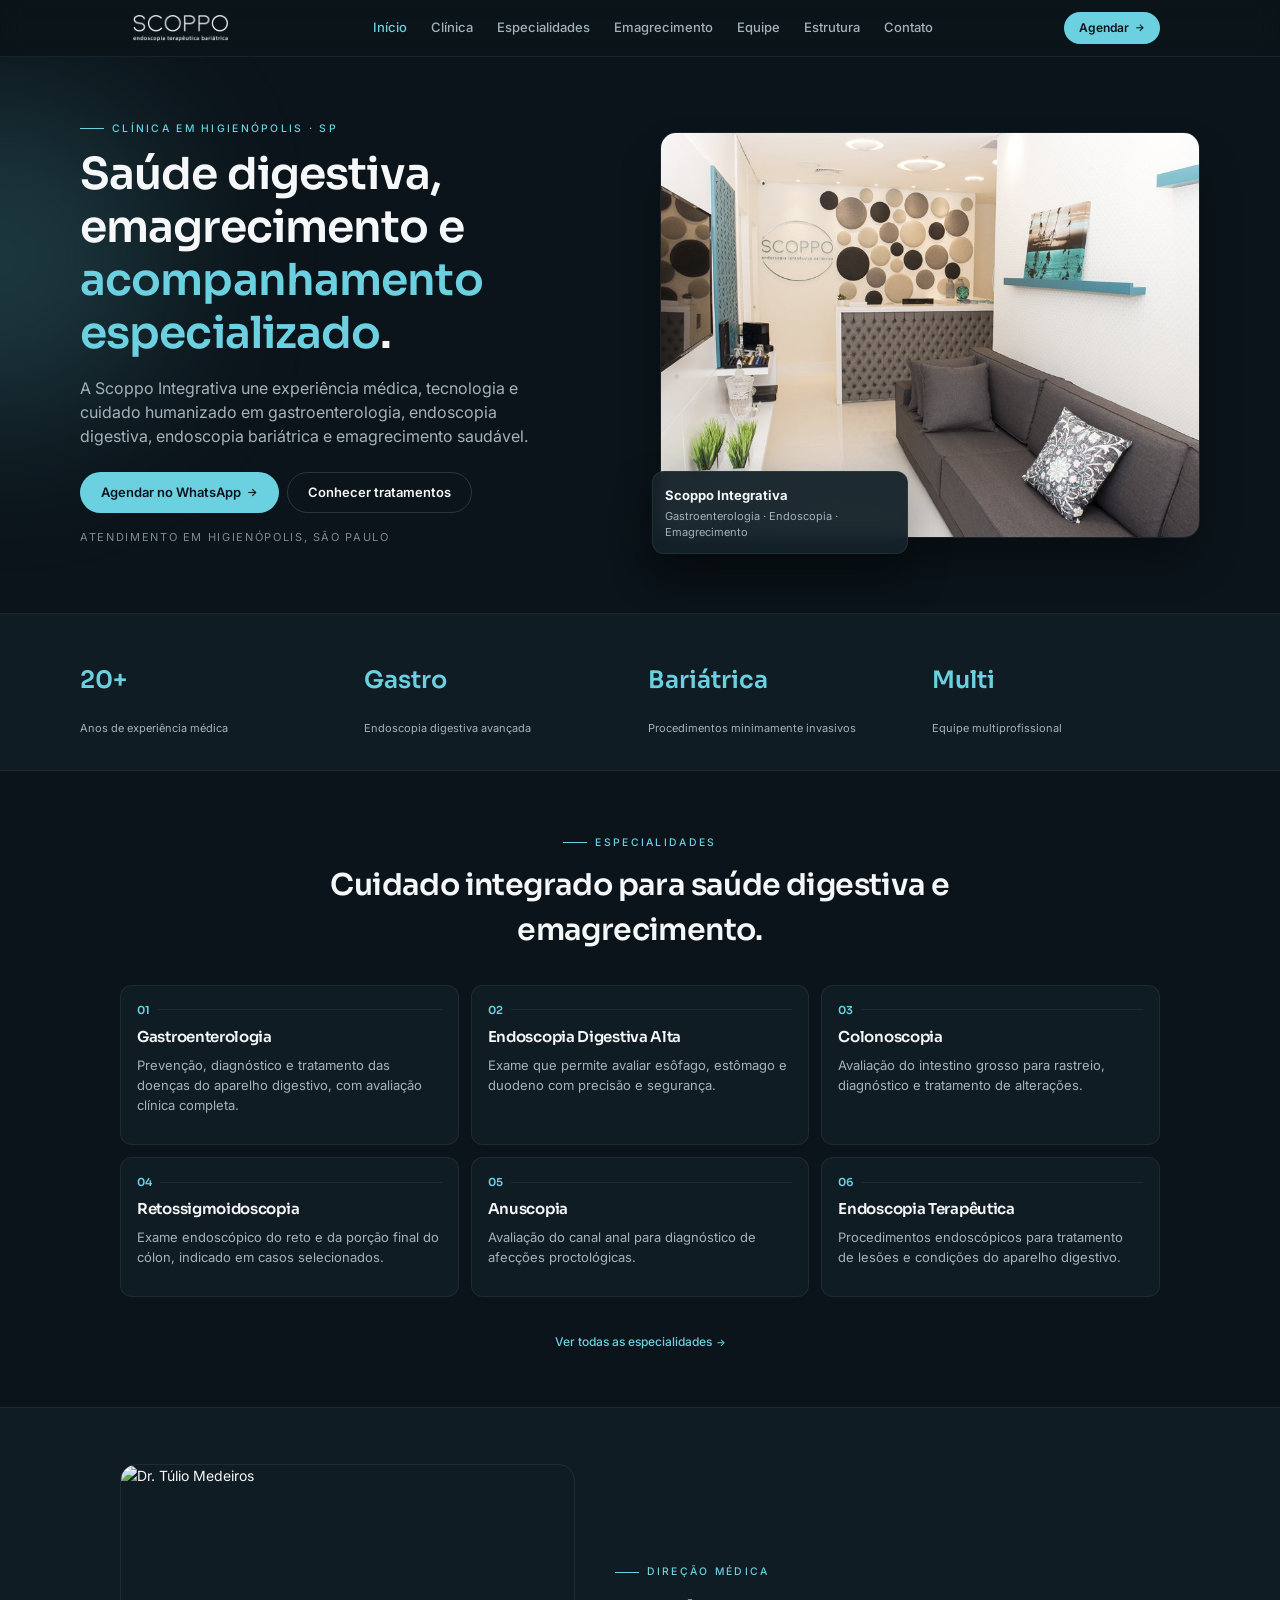
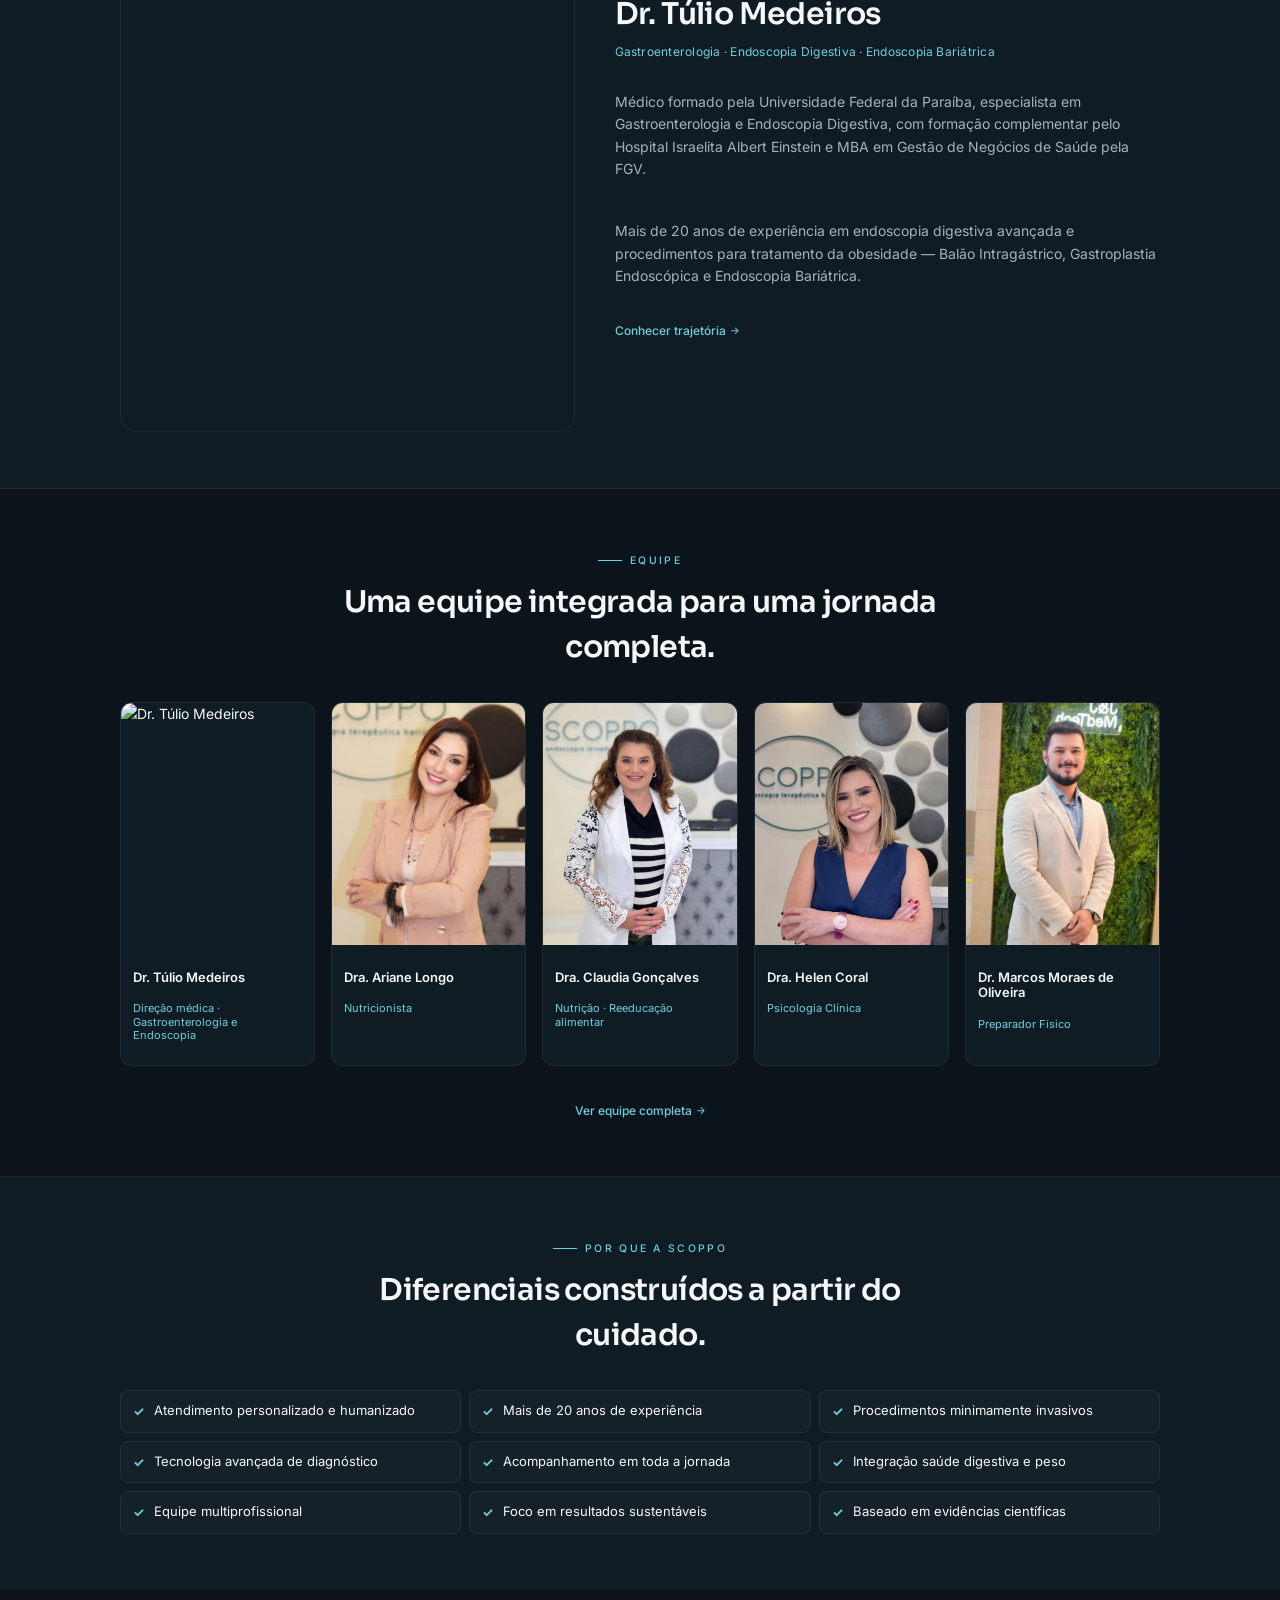
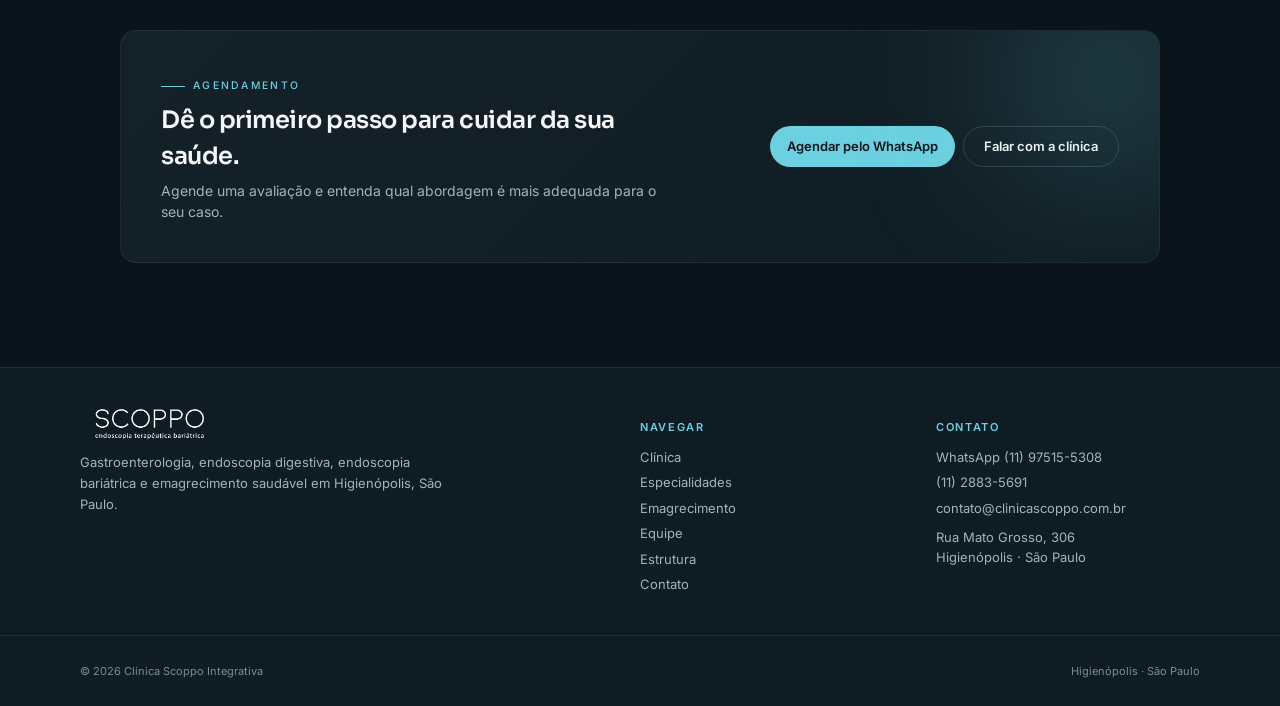
==== commit 1d2b3d1c: "Add files via upload" ====
--- a/index.html
+++ b/index.html
@@ -8,7 +8,7 @@
   <link rel="preconnect" href="https://fonts.googleapis.com" />
   <link rel="preconnect" href="https://fonts.gstatic.com" crossorigin />
   <link href="https://fonts.googleapis.com/css2?family=Inter:wght@400;500;600;700&family=Sora:wght@500;600;700&display=swap" rel="stylesheet" />
-  <link rel="stylesheet" href="css/estilo.css" />
+  <link rel="stylesheet" href="css/estilo.css?v=6" />
 </head>
 <body data-pagina="home">
   <div id="cabecalho"></div>
--- a/css/estilo.css
+++ b/css/estilo.css
@@ -0,0 +1,786 @@
+/* =========================================================
+   Scoppo Integrativa — clone estático
+   Design system: petróleo/ciano · Sora + Inter
+   ========================================================= */
+
+/* ---------- Variáveis de cor e tipografia ---------- */
+:root {
+  --cor-fundo: #0b141a;
+  --cor-superficie: #101c23;
+  --cor-superficie-2: #142129;
+  --cor-superficie-3: #1a2932;
+  --cor-texto: #f5f7f8;
+  --cor-texto-suave: #a4b3ba;
+  --cor-texto-sutil: #7d8b92;
+  --cor-marca: #6bd0e0;
+  --cor-marca-forte: #4bb8ca;
+  --cor-marca-texto: #0b141a;
+  --cor-borda: rgba(180, 200, 210, 0.18);
+  --cor-borda-suave: rgba(180, 200, 210, 0.09);
+
+  --fonte-corpo: "Inter", ui-sans-serif, system-ui, sans-serif;
+  --fonte-titulo: "Sora", "Inter", ui-sans-serif, system-ui, sans-serif;
+
+  --largura-max: 1120px;
+  --raio: 0.75rem;
+  --raio-grande: 1rem;
+}
+
+/* ---------- Reset básico ---------- */
+*, *::before, *::after { box-sizing: border-box; }
+html, body { 
+  margin: 0; 
+  padding: 0; 
+  overflow-x: hidden;
+  width: 100%;
+}
+html { scroll-behavior: smooth; }
+img { display: block; max-width: 100%; height: auto; }
+a { color: inherit; text-decoration: none; }
+button { font: inherit; cursor: pointer; }
+
+body {
+  background: var(--cor-fundo);
+  color: var(--cor-texto);
+  font-family: var(--fonte-corpo);
+  font-size: 14px;
+  line-height: 1.5;
+  -webkit-font-smoothing: antialiased;
+}
+
+h1, h2, h3, h4 {
+  font-family: var(--fonte-titulo);
+  font-weight: 600;
+  letter-spacing: -0.02em;
+  margin: 0;
+}
+
+::selection { background: var(--cor-marca); color: var(--cor-marca-texto); }
+
+/* ---------- Utilitário: container central ---------- */
+.container {
+  width: 100%;
+  max-width: var(--largura-max);
+  margin: 0 auto;
+  padding: 0 24px;
+}
+@media (min-width: 768px) { .container { padding: 0 40px; } }
+
+/* ---------- "Sobrancelha" (eyebrow) ---------- */
+.sobrancelha {
+  display: inline-flex;
+  align-items: center;
+  gap: 0.5rem;
+  font-size: 0.65rem;
+  font-weight: 500;
+  letter-spacing: 0.22em;
+  text-transform: uppercase;
+  color: var(--cor-marca);
+}
+.sobrancelha::before {
+  content: "";
+  width: 1.5rem; height: 1px;
+  background: var(--cor-marca);
+  display: inline-block;
+}
+.sobrancelha.centralizada { justify-content: center; }
+
+/* ---------- Cabeçalho ---------- */
+.cabecalho {
+  position: sticky; top: 0; z-index: 50;
+  background: rgba(11, 20, 26, 0.85);
+  backdrop-filter: blur(10px);
+  border-bottom: 1px solid var(--cor-borda-suave);
+}
+.cabecalho-inner {
+  display: flex; align-items: center; justify-content: space-between;
+  height: 56px;
+}
+.cabecalho-logo img { height: 28px; width: auto; }
+
+.cabecalho-nav {
+  display: none;
+  align-items: center;
+  gap: 1.5rem;
+}
+.cabecalho-nav a {
+  font-size: 13px;
+  font-weight: 500;
+  color: var(--cor-texto-suave);
+  transition: color 0.15s;
+}
+.cabecalho-nav a:hover { color: var(--cor-texto); }
+.cabecalho-nav a.ativo { color: var(--cor-marca); }
+
+.cabecalho-acoes { display: flex; align-items: center; gap: 0.5rem; }
+
+.botao-menu {
+  display: inline-flex;
+  align-items: center; justify-content: center;
+  width: 36px; height: 36px;
+  background: transparent; border: none; color: var(--cor-texto);
+  border-radius: 6px;
+}
+.botao-menu:hover { background: var(--cor-superficie-2); }
+
+@media (min-width: 1024px) {
+  .cabecalho-nav { display: flex; }
+  .botao-menu { display: none; }
+}
+
+/* Menu mobile */
+.menu-mobile {
+  display: none;
+  border-top: 1px solid var(--cor-borda-suave);
+  background: var(--cor-fundo);
+}
+.menu-mobile.aberto { display: block; }
+.menu-mobile-lista {
+  display: flex; flex-direction: column;
+  padding: 0.75rem 0;
+}
+.menu-mobile-lista a {
+  padding: 0.5rem 0;
+  font-size: 14px;
+  color: var(--cor-texto-suave);
+}
+.menu-mobile-lista a.ativo { color: var(--cor-marca); }
+
+/* ---------- Botões ---------- */
+.botao {
+  display: inline-flex;
+  align-items: center; gap: 0.375rem;
+  padding: 0.5rem 1rem;
+  border-radius: 999px;
+  font-size: 13px;
+  font-weight: 600;
+  border: 1px solid transparent;
+  transition: opacity 0.15s, background-color 0.15s;
+}
+.botao-marca {
+  background: var(--cor-marca);
+  color: var(--cor-marca-texto);
+}
+.botao-marca:hover { opacity: 0.9; }
+.botao-marca.pequeno { padding: 0.375rem 0.875rem; font-size: 12px; }
+.botao-marca.grande { padding: 0.625rem 1.25rem; }
+.botao-contorno {
+  border-color: var(--cor-borda);
+  color: var(--cor-texto);
+  padding: 0.625rem 1.25rem;
+}
+.botao-contorno:hover { background: var(--cor-superficie-2); }
+.seta { font-size: 0.85em; }
+
+/* ---------- Hero da home ---------- */
+.hero {
+  position: relative;
+  overflow: hidden;
+  border-bottom: 1px solid var(--cor-borda-suave);
+}
+.hero-glow {
+  position: absolute; left: -160px; top: 40px;
+  width: 320px; height: 320px;
+  background: rgba(107, 208, 224, 0.2);
+  filter: blur(80px);
+  border-radius: 50%;
+  pointer-events: none;
+}
+.hero-inner {
+  position: relative;
+  display: grid; gap: 2rem;
+  padding: 2.5rem 0;
+}
+@media (min-width: 768px) {
+  .hero-inner {
+    grid-template-columns: 1fr 1fr;
+    align-items: center;
+    gap: 2.5rem;
+    padding: 3.5rem 0;
+  }
+}
+.hero h1 {
+  font-size: 1.875rem;
+  line-height: 1.2;
+  margin-top: 0.75rem;
+}
+.hero .destaque { color: var(--cor-marca); }
+@media (min-width: 768px) { .hero h1 { font-size: 2.75rem; } }
+.hero p.descricao {
+  margin-top: 1rem;
+  max-width: 28rem;
+  font-size: 14px;
+  color: var(--cor-texto-suave);
+}
+@media (min-width: 768px) { .hero p.descricao { font-size: 16px; } }
+.hero-acoes {
+  display: flex; flex-wrap: wrap; gap: 0.5rem;
+  margin-top: 1.5rem;
+}
+
+/* Ajustes exclusivos para o mobile do Hero */
+@media (max-width: 767px) {
+  .hero-inner > div:first-child {
+    text-align: center;
+    display: flex;
+    flex-direction: column;
+    align-items: center;
+  }
+  .hero-acoes {
+    justify-content: center;
+    flex-wrap: nowrap; /* Força os botões a ficarem na mesma linha */
+    gap: 0.5rem;
+  }
+  .hero-acoes .botao {
+    justify-content: center;
+    padding: 0.625rem 0.75rem; /* Ajusta o padding para um tamanho agradável */
+    font-size: 11px; /* Fonte levemente menor para garantir que não quebre a linha */
+  }
+  .hero p.descricao {
+    font-size: 15px; /* Leitura um pouco melhor centralizada */
+  }
+  .hero-imagem-wrap {
+    width: 85%;
+    margin: 0 auto;
+  }
+}
+.hero-endereco {
+  margin-top: 1rem;
+  font-size: 11px;
+  text-transform: uppercase;
+  letter-spacing: 0.15em;
+  color: var(--cor-texto-sutil);
+}
+.hero-imagem-wrap { position: relative; }
+.hero-imagem {
+  overflow: hidden;
+  border-radius: var(--raio-grande);
+  border: 1px solid var(--cor-borda-suave);
+  box-shadow: 0 25px 50px -12px rgba(0, 0, 0, 0.4);
+}
+.hero-imagem img { aspect-ratio: 4 / 3; width: 100%; object-fit: cover; }
+.hero-cartao-flutuante {
+  position: absolute;
+  bottom: -16px; left: -8px;
+  max-width: 16rem;
+  padding: 0.75rem;
+  border-radius: 12px;
+  border: 1px solid var(--cor-borda-suave);
+  background: rgba(20, 33, 41, 0.95);
+  backdrop-filter: blur(8px);
+  box-shadow: 0 20px 40px rgba(0,0,0,0.4);
+}
+.hero-cartao-flutuante strong { font-size: 13px; }
+.hero-cartao-flutuante span {
+  display: block;
+  margin-top: 2px;
+  font-size: 11px;
+  color: var(--cor-texto-suave);
+}
+
+/* ---------- Faixa de autoridade ---------- */
+.faixa-autoridade {
+  border-bottom: 1px solid var(--cor-borda-suave);
+  background: var(--cor-superficie);
+}
+.faixa-autoridade-grid {
+  display: grid;
+  grid-template-columns: repeat(2, 1fr);
+  gap: 1rem;
+  padding: 1.5rem 0;
+}
+@media (min-width: 768px) {
+  .faixa-autoridade-grid { grid-template-columns: repeat(4, 1fr); }
+}
+.destaque-item { text-align: center; }
+@media (min-width: 768px) { .destaque-item { text-align: left; } }
+.destaque-valor {
+  font-family: var(--fonte-titulo);
+  font-size: 1.25rem;
+  font-weight: 600;
+  color: var(--cor-marca);
+}
+@media (min-width: 768px) { .destaque-valor { font-size: 1.5rem; } }
+.destaque-rotulo {
+  margin-top: 0.25rem;
+  font-size: 11px;
+  line-height: 1.25;
+  color: var(--cor-texto-suave);
+}
+
+/* ---------- Blocos de seção genéricos ---------- */
+.secao { padding: 2.5rem 0; }
+@media (min-width: 768px) { .secao { padding: 3.5rem 0; } }
+.secao.borda-topo { border-top: 1px solid var(--cor-borda-suave); }
+.secao.borda-y { border-top: 1px solid var(--cor-borda-suave); border-bottom: 1px solid var(--cor-borda-suave); }
+.secao.superficie { background: var(--cor-superficie); }
+
+.cabecalho-secao {
+  max-width: 640px;
+  margin: 0 auto;
+  text-align: center;
+}
+.cabecalho-secao h2 {
+  margin-top: 0.75rem;
+  font-size: 1.5rem;
+}
+@media (min-width: 768px) { .cabecalho-secao h2 { font-size: 1.875rem; } }
+
+/* ---------- Grade de cartões ---------- */
+.grade-cartoes {
+  display: grid;
+  gap: 0.75rem;
+  margin-top: 2rem;
+  grid-template-columns: 1fr;
+}
+@media (min-width: 640px) { .grade-cartoes { grid-template-columns: repeat(2, 1fr); } }
+@media (min-width: 1024px) { .grade-cartoes { grid-template-columns: repeat(3, 1fr); } }
+
+.cartao {
+  display: flex; flex-direction: column;
+  padding: 1rem;
+  background: var(--cor-superficie);
+  border: 1px solid var(--cor-borda-suave);
+  border-radius: var(--raio);
+  transition: border-color 0.15s, background-color 0.15s;
+}
+.cartao:hover {
+  border-color: rgba(107, 208, 224, 0.5);
+  background: var(--cor-superficie-2);
+}
+.cartao.superficie-2 { background: var(--cor-superficie-2); }
+.cartao-topo { display: flex; align-items: center; gap: 0.5rem; }
+.cartao-numero {
+  font-family: var(--fonte-titulo);
+  font-size: 11px;
+  font-weight: 600;
+  color: var(--cor-marca);
+}
+.cartao-linha { height: 1px; flex: 1; background: var(--cor-borda-suave); }
+.cartao h3 {
+  margin-top: 0.5rem;
+  font-size: 15px;
+  font-weight: 600;
+}
+.cartao p {
+  margin-top: 0.375rem;
+  flex: 1;
+  font-size: 13px;
+  line-height: 1.55;
+  color: var(--cor-texto-suave);
+}
+.cartao-link {
+  margin-top: 0.75rem;
+  font-size: 12px;
+  font-weight: 500;
+  color: var(--cor-marca);
+  display: inline-flex; align-items: center; gap: 0.25rem;
+}
+.cartao-link:hover { text-decoration: underline; }
+
+/* ---------- Seção Dr. Túlio na home ---------- */
+.tulio-inner {
+  display: grid;
+  gap: 2rem;
+}
+@media (min-width: 768px) {
+  .tulio-inner {
+    grid-template-columns: 1fr 1.2fr;
+    align-items: center;
+    gap: 2.5rem;
+  }
+}
+.tulio-foto {
+  overflow: hidden;
+  border-radius: var(--raio-grande);
+  border: 1px solid var(--cor-borda-suave);
+}
+.tulio-foto img { aspect-ratio: 4 / 5; width: 100%; object-fit: cover; }
+.tulio-conteudo h2 { margin-top: 0.75rem; font-size: 1.5rem; }
+@media (min-width: 768px) { .tulio-conteudo h2 { font-size: 1.875rem; } }
+.tulio-especialidade {
+  margin-top: 0.375rem;
+  font-size: 12px;
+  color: var(--cor-marca);
+  letter-spacing: 0.02em;
+}
+.tulio-texto {
+  margin-top: 1rem;
+  display: flex; flex-direction: column; gap: 0.75rem;
+  font-size: 14px; line-height: 1.6;
+  color: var(--cor-texto-suave);
+}
+
+/* ---------- Grade de equipe (preview + página inteira) ---------- */
+.equipe-grade {
+  display: grid;
+  gap: 1rem;
+  margin-top: 2rem;
+  grid-template-columns: 1fr;
+}
+@media (min-width: 640px) { .equipe-grade { grid-template-columns: repeat(2, 1fr); } }
+@media (min-width: 1024px) { .equipe-grade { grid-template-columns: repeat(5, 1fr); } }
+
+.equipe-grade.completa {
+  gap: 1.25rem;
+}
+@media (min-width: 1024px) { .equipe-grade.completa { grid-template-columns: repeat(3, 1fr); } }
+
+.card-pessoa {
+  display: flex; flex-direction: column;
+  overflow: hidden;
+  background: var(--cor-superficie);
+  border: 1px solid var(--cor-borda-suave);
+  border-radius: var(--raio);
+  transition: border-color 0.15s;
+}
+.card-pessoa:hover { border-color: rgba(107, 208, 224, 0.5); }
+.card-pessoa img { aspect-ratio: 4 / 5; width: 100%; object-fit: cover; }
+.card-pessoa .info { padding: 0.75rem; flex: 1; display: flex; flex-direction: column; }
+.card-pessoa .nome { font-size: 13px; font-weight: 600; line-height: 1.2; }
+.card-pessoa .funcao { margin-top: 0.25rem; font-size: 11px; color: var(--cor-marca); line-height: 1.2; }
+.card-pessoa.completa .info { padding: 1rem; }
+.card-pessoa.completa .nome { font-size: 15px; }
+.card-pessoa.completa .funcao { font-size: 12px; }
+.card-pessoa .registro {
+  margin-top: 2px;
+  font-size: 11px;
+  text-transform: uppercase;
+  letter-spacing: 0.1em;
+  color: var(--cor-texto-sutil);
+}
+.card-pessoa .bio {
+  margin-top: 0.75rem;
+  font-size: 13px; line-height: 1.55;
+  color: var(--cor-texto-suave);
+}
+
+/* ---------- Diferenciais ---------- */
+.diferenciais-lista {
+  list-style: none;
+  padding: 0;
+  margin: 2rem 0 0;
+  display: grid;
+  gap: 0.5rem;
+  grid-template-columns: 1fr;
+}
+@media (min-width: 640px) { .diferenciais-lista { grid-template-columns: repeat(2, 1fr); } }
+@media (min-width: 1024px) { .diferenciais-lista { grid-template-columns: repeat(3, 1fr); } }
+.diferenciais-lista li {
+  display: flex; align-items: flex-start; gap: 0.625rem;
+  padding: 0.625rem 0.75rem;
+  background: var(--cor-superficie-2);
+  border: 1px solid var(--cor-borda-suave);
+  border-radius: 8px;
+  font-size: 13px;
+}
+.check { color: var(--cor-marca); font-weight: 700; margin-top: 1px; }
+
+/* ---------- Faixa CTA ---------- */
+.cta-faixa { padding: 2.5rem 0; }
+.cta-caixa {
+  position: relative;
+  overflow: hidden;
+  padding: 2rem 1.5rem;
+  border: 1px solid var(--cor-borda-suave);
+  border-radius: var(--raio-grande);
+  background: linear-gradient(135deg, var(--cor-superficie-2), var(--cor-superficie));
+}
+@media (min-width: 768px) { .cta-caixa { padding: 2.5rem; } }
+.cta-caixa::after {
+  content: "";
+  position: absolute; right: -64px; top: -64px;
+  width: 224px; height: 224px;
+  background: rgba(107, 208, 224, 0.2);
+  filter: blur(80px);
+  border-radius: 50%;
+}
+.cta-conteudo {
+  position: relative;
+  display: flex; flex-direction: column;
+  gap: 1rem;
+  align-items: flex-start;
+}
+@media (min-width: 768px) {
+  .cta-conteudo {
+    flex-direction: row;
+    align-items: center;
+    justify-content: space-between;
+  }
+}
+.cta-conteudo .texto { max-width: 32rem; }
+.cta-conteudo h2 { margin-top: 0.5rem; font-size: 1.25rem; }
+@media (min-width: 768px) { .cta-conteudo h2 { font-size: 1.5rem; } }
+.cta-conteudo p {
+  margin: 0.375rem 0 0;
+  font-size: 14px;
+  color: var(--cor-texto-suave);
+}
+.cta-acoes { display: flex; flex-wrap: wrap; gap: 0.5rem; }
+
+/* ---------- Hero de páginas internas ---------- */
+.pagina-hero {
+  position: relative;
+  overflow: hidden;
+  border-bottom: 1px solid var(--cor-borda-suave);
+  padding: 2.5rem 0;
+}
+@media (min-width: 768px) { .pagina-hero { padding: 3.5rem 0; } }
+.pagina-hero-inner { text-align: center; max-width: 60rem; margin: 0 auto; }
+.pagina-hero h1 {
+  margin: 0.75rem auto 0;
+  max-width: 48rem;
+  font-size: 1.5rem;
+  line-height: 1.2;
+}
+@media (min-width: 768px) { .pagina-hero h1 { font-size: 2.25rem; } }
+.pagina-hero p {
+  margin: 0.75rem auto 0;
+  max-width: 40rem;
+  font-size: 14px;
+  color: var(--cor-texto-suave);
+}
+@media (min-width: 768px) { .pagina-hero p { font-size: 16px; } }
+.pagina-hero-glow {
+  position: absolute; right: -128px; top: -128px;
+  width: 288px; height: 288px;
+  background: rgba(107, 208, 224, 0.15);
+  filter: blur(80px);
+  border-radius: 50%;
+}
+
+/* ---------- Página clínica ---------- */
+.duas-colunas {
+  display: grid; gap: 2rem;
+}
+@media (min-width: 768px) {
+  .duas-colunas.md-6040 { grid-template-columns: 1.2fr 1fr; align-items: center; }
+  .duas-colunas.md-4060 { grid-template-columns: 1fr 1.4fr; align-items: start; }
+  .duas-colunas.md-5050 { grid-template-columns: 1fr 1fr; }
+  .duas-colunas.md-45-55 { grid-template-columns: 1fr 1.3fr; align-items: start; }
+}
+.foto-vertical {
+  overflow: hidden;
+  border: 1px solid var(--cor-borda-suave);
+  border-radius: var(--raio-grande);
+}
+.foto-vertical img { aspect-ratio: 4/5; width: 100%; object-fit: cover; }
+.foto-larga {
+  overflow: hidden;
+  border: 1px solid var(--cor-borda-suave);
+  border-radius: var(--raio-grande);
+}
+.foto-larga img { aspect-ratio: 16/9; width: 100%; object-fit: cover; }
+
+.texto-paragrafos {
+  margin-top: 1rem;
+  display: flex; flex-direction: column; gap: 0.75rem;
+  font-size: 14px; line-height: 1.6;
+  color: var(--cor-texto-suave);
+}
+.texto-aviso {
+  font-size: 12px;
+  color: var(--cor-texto-sutil);
+}
+
+.painel {
+  padding: 1.5rem;
+  background: var(--cor-superficie-2);
+  border: 1px solid var(--cor-borda-suave);
+  border-radius: var(--raio-grande);
+}
+.painel p { margin: 0.75rem 0 0; font-size: 14px; line-height: 1.6; color: var(--cor-texto-suave); }
+
+.tags-lista {
+  margin-top: 2rem;
+  display: flex; flex-wrap: wrap; justify-content: center;
+  gap: 0.5rem;
+}
+.tag {
+  padding: 0.375rem 0.875rem;
+  border: 1px solid var(--cor-borda);
+  background: var(--cor-superficie);
+  border-radius: 999px;
+  font-size: 12px;
+}
+
+/* ---------- Indicações (emagrecimento) ---------- */
+.lista-indicacoes {
+  list-style: none;
+  padding: 0; margin: 0;
+  display: flex; flex-direction: column; gap: 0.625rem;
+}
+.lista-indicacoes li {
+  display: flex; align-items: flex-start; gap: 0.75rem;
+  padding: 0.75rem 1rem;
+  background: var(--cor-superficie);
+  border: 1px solid var(--cor-borda-suave);
+  border-radius: 8px;
+  font-size: 13px;
+}
+.ponto {
+  margin-top: 6px;
+  width: 6px; height: 6px;
+  flex-shrink: 0;
+  background: var(--cor-marca);
+  border-radius: 50%;
+}
+
+/* ---------- FAQ ---------- */
+.faq {
+  margin-top: 1.5rem;
+  border: 1px solid var(--cor-borda-suave);
+  border-radius: var(--raio);
+  background: var(--cor-superficie-2);
+  overflow: hidden;
+}
+.faq details { padding: 1rem 1.25rem; border-top: 1px solid var(--cor-borda-suave); }
+.faq details:first-child { border-top: none; }
+.faq summary {
+  list-style: none;
+  cursor: pointer;
+  display: flex; justify-content: space-between; align-items: center;
+  gap: 0.75rem;
+  font-size: 14px; font-weight: 500;
+}
+.faq summary::-webkit-details-marker { display: none; }
+.faq .mais {
+  font-size: 18px; color: var(--cor-marca);
+  transition: transform 0.15s;
+}
+.faq details[open] .mais { transform: rotate(45deg); }
+.faq details p {
+  margin: 0.625rem 0 0;
+  font-size: 13px; line-height: 1.6;
+  color: var(--cor-texto-suave);
+}
+
+/* ---------- Página do Dr. Túlio ---------- */
+.blocos-tulio {
+  display: grid; gap: 0.75rem;
+}
+@media (min-width: 640px) { .blocos-tulio { grid-template-columns: repeat(2, 1fr); } }
+.bloco-tulio {
+  padding: 1rem;
+  background: var(--cor-superficie);
+  border: 1px solid var(--cor-borda-suave);
+  border-radius: var(--raio);
+}
+.bloco-tulio ul {
+  list-style: none; padding: 0; margin: 0.75rem 0 0;
+  display: flex; flex-direction: column; gap: 0.375rem;
+  font-size: 13px; line-height: 1.55;
+  color: var(--cor-texto-suave);
+}
+.bloco-tulio li { display: flex; gap: 0.5rem; }
+.bloco-tulio li::before {
+  content: "";
+  margin-top: 8px;
+  width: 4px; height: 4px;
+  flex-shrink: 0;
+  background: var(--cor-marca);
+  border-radius: 50%;
+}
+.bloco-tulio.destaque {
+  grid-column: 1 / -1;
+  background: linear-gradient(135deg, var(--cor-superficie), rgba(107, 208, 224, 0.1));
+  border-color: rgba(107, 208, 224, 0.3);
+}
+.bloco-tulio.destaque p {
+  margin: 0.75rem 0 0;
+  font-size: 14px; line-height: 1.6;
+  color: var(--cor-texto);
+}
+
+/* ---------- Contato ---------- */
+.contato-grid {
+  display: grid; gap: 1.5rem;
+}
+@media (min-width: 768px) { .contato-grid { grid-template-columns: 1fr 1fr; } }
+.contato-item {
+  display: block;
+  padding: 1rem;
+  background: var(--cor-superficie);
+  border: 1px solid var(--cor-borda-suave);
+  border-radius: var(--raio);
+  transition: border-color 0.15s, background-color 0.15s;
+}
+.contato-item + .contato-item { margin-top: 0.75rem; }
+.contato-item:hover {
+  border-color: rgba(107, 208, 224, 0.5);
+  background: var(--cor-superficie-2);
+}
+.contato-rotulo {
+  font-size: 11px;
+  text-transform: uppercase;
+  letter-spacing: 0.15em;
+  color: var(--cor-marca);
+}
+.contato-valor {
+  margin-top: 0.25rem;
+  font-size: 15px;
+  font-weight: 600;
+  word-break: break-word;
+}
+.horario-lista {
+  list-style: none; padding: 0;
+  margin: 0.5rem 0 0;
+  display: flex; flex-direction: column; gap: 0.25rem;
+  font-size: 13px;
+  color: var(--cor-texto-suave);
+}
+.social-links { display: flex; flex-wrap: wrap; gap: 0.5rem; padding-top: 0.25rem; }
+.mapa {
+  overflow: hidden;
+  border: 1px solid var(--cor-borda-suave);
+  border-radius: var(--raio-grande);
+}
+.mapa iframe {
+  width: 100%; height: 420px; border: 0; display: block;
+}
+
+/* ---------- Rodapé ---------- */
+.rodape {
+  margin-top: 4rem;
+  border-top: 1px solid var(--cor-borda-suave);
+  background: var(--cor-superficie);
+}
+.rodape-grid {
+  display: grid; gap: 2rem;
+  padding: 2.5rem 0;
+}
+@media (min-width: 768px) {
+  .rodape-grid { grid-template-columns: 2fr 1fr 1fr; }
+}
+.rodape-logo img { height: 32px; width: auto; }
+.rodape-texto {
+  margin-top: 0.75rem;
+  max-width: 24rem;
+  font-size: 13px; line-height: 1.6;
+  color: var(--cor-texto-suave);
+}
+.rodape-titulo {
+  font-size: 11px; font-weight: 600;
+  text-transform: uppercase;
+  letter-spacing: 0.15em;
+  color: var(--cor-marca);
+}
+.rodape ul {
+  list-style: none; padding: 0;
+  margin: 0.75rem 0 0;
+  display: flex; flex-direction: column; gap: 0.375rem;
+  font-size: 13px;
+  color: var(--cor-texto-suave);
+}
+.rodape ul a:hover { color: var(--cor-texto); }
+.rodape-base {
+  border-top: 1px solid var(--cor-borda-suave);
+}
+.rodape-base-inner {
+  display: flex; flex-direction: column; align-items: center;
+  justify-content: space-between; gap: 0.5rem;
+  padding: 1rem 0;
+  font-size: 11px;
+  color: var(--cor-texto-sutil);
+}
+@media (min-width: 768px) { .rodape-base-inner { flex-direction: row; } }
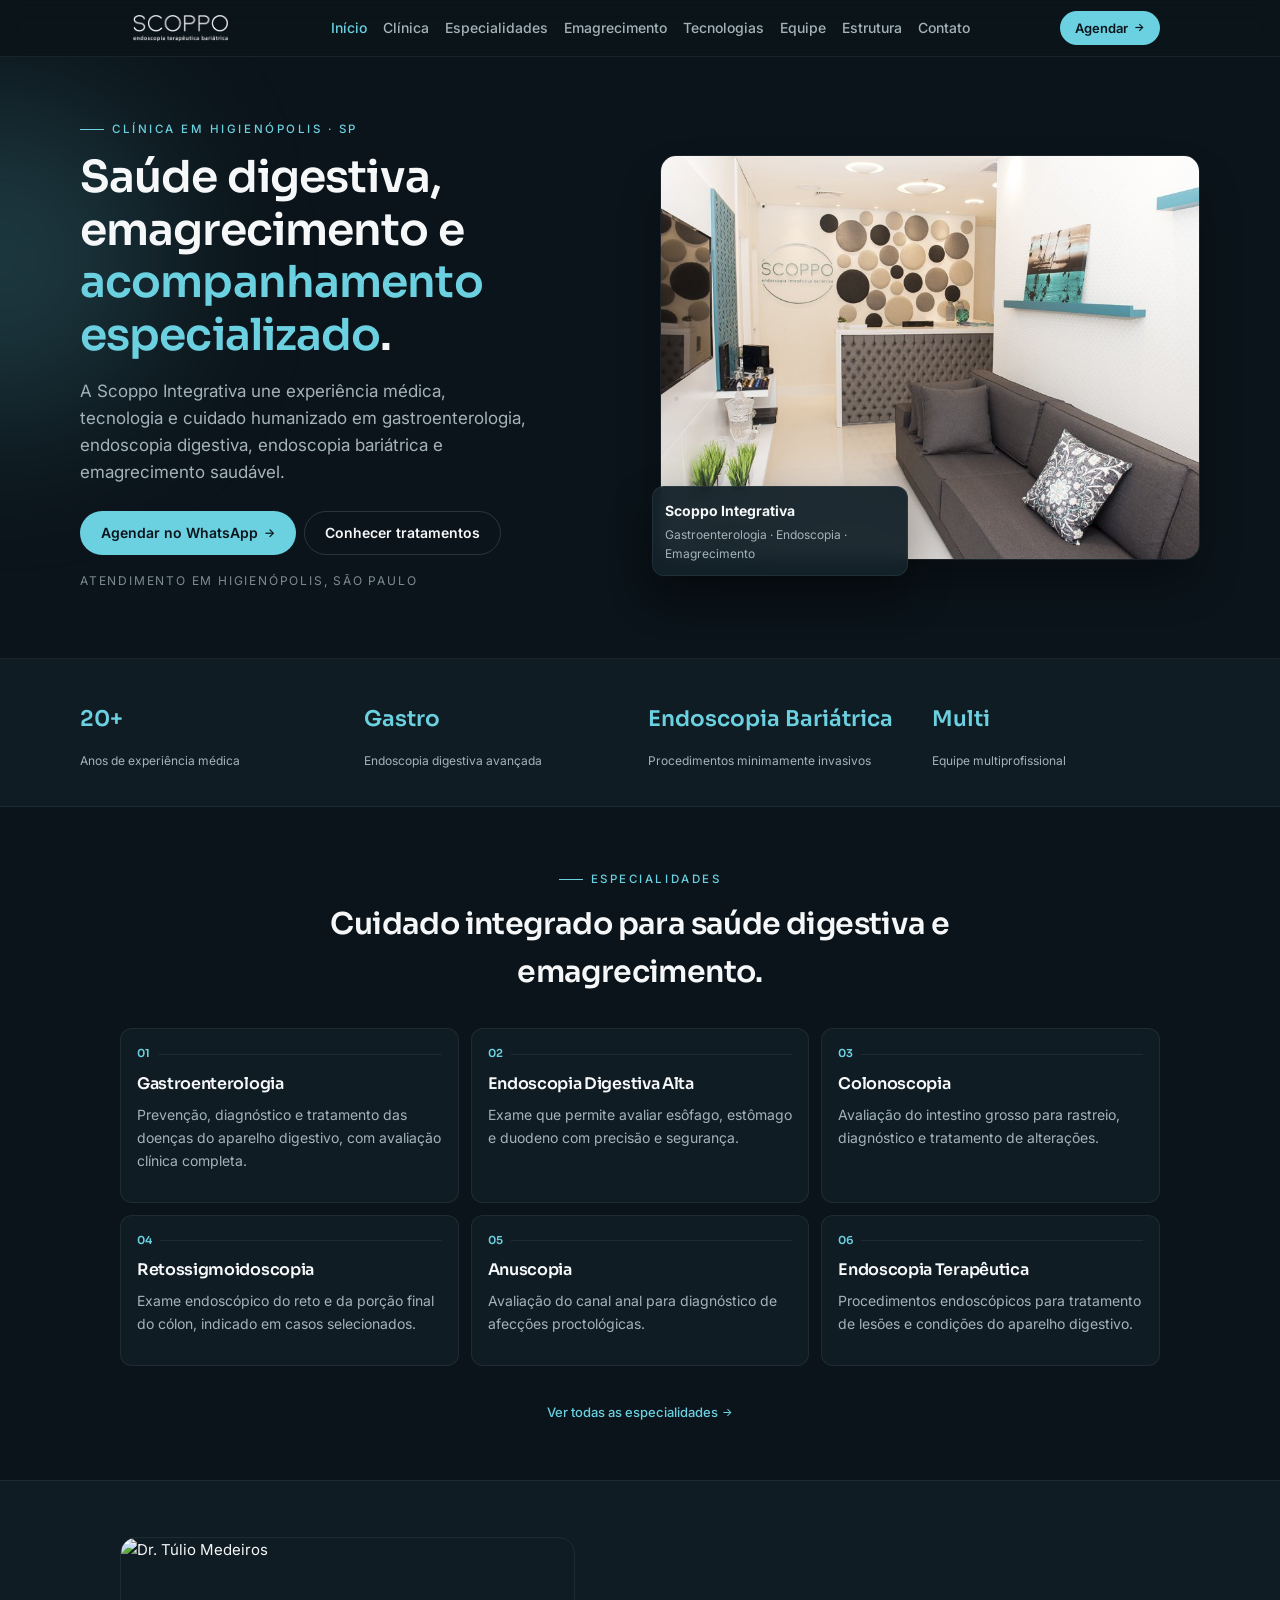
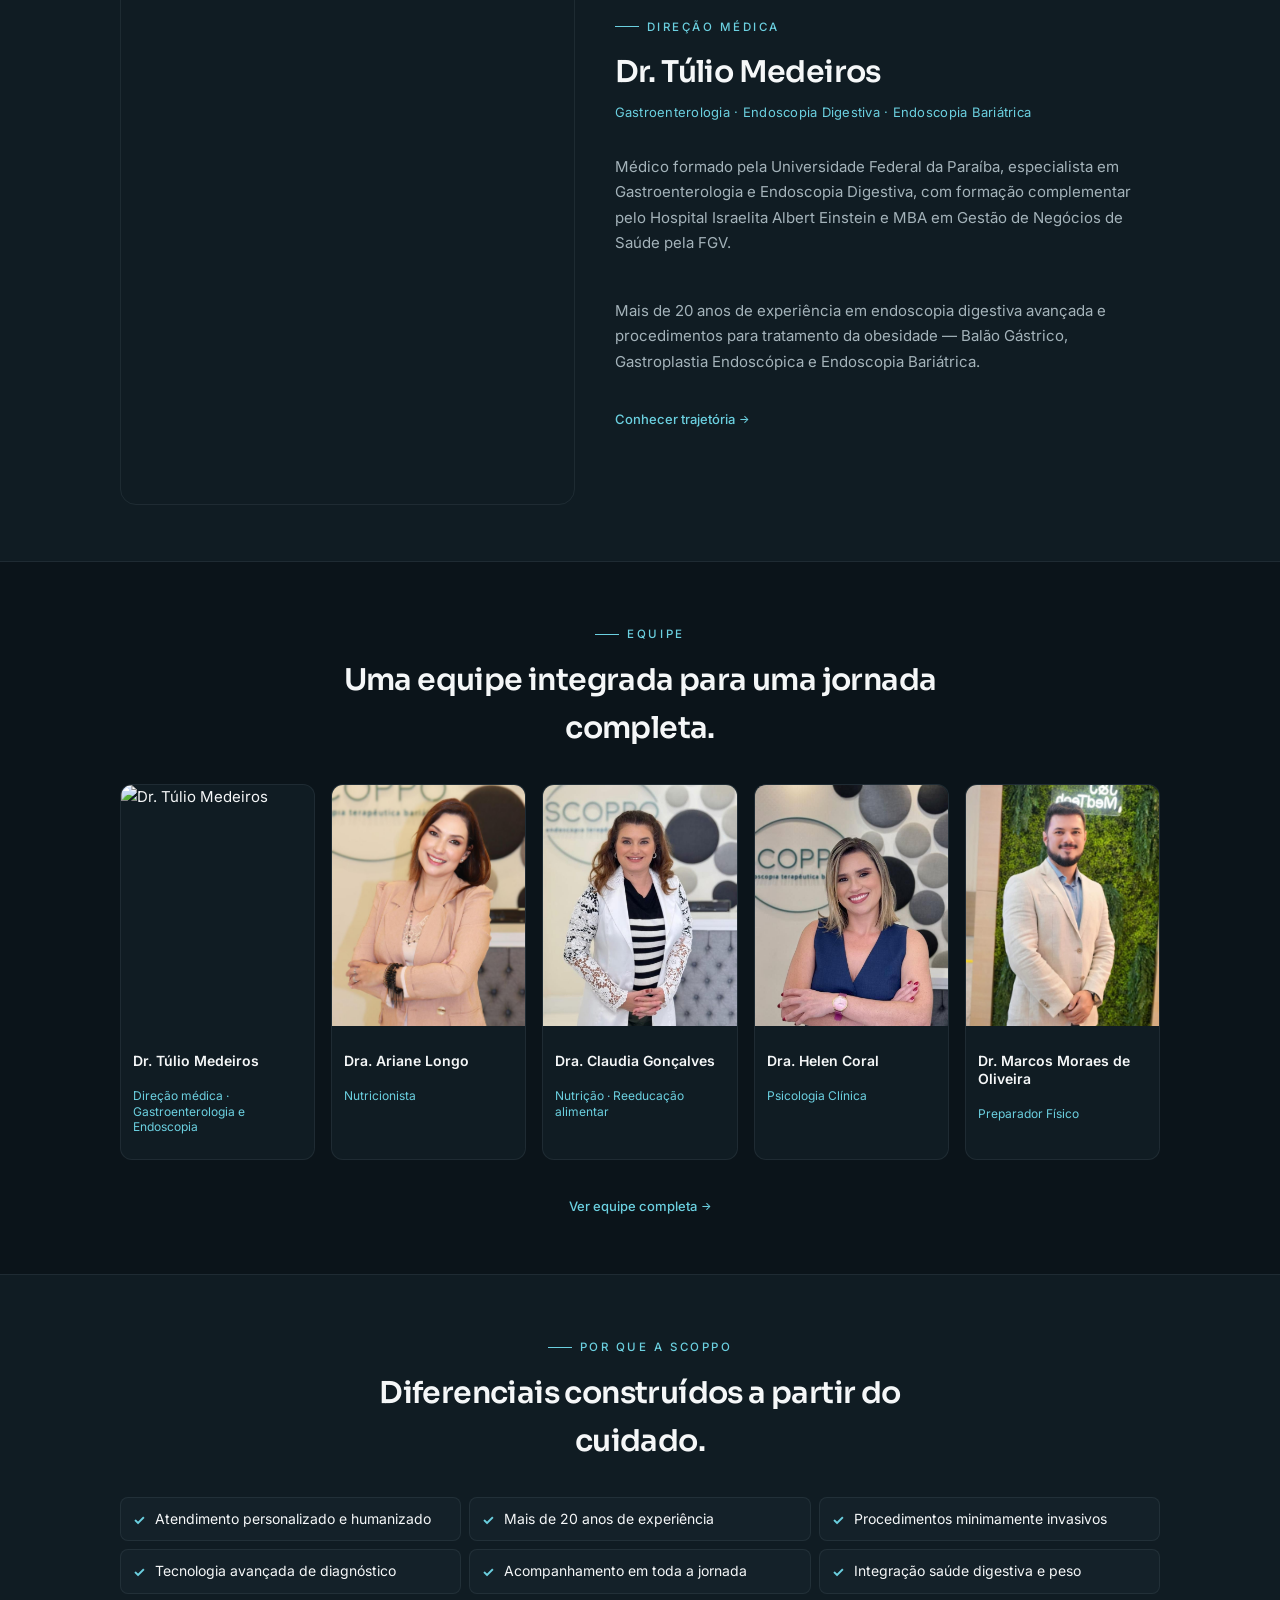
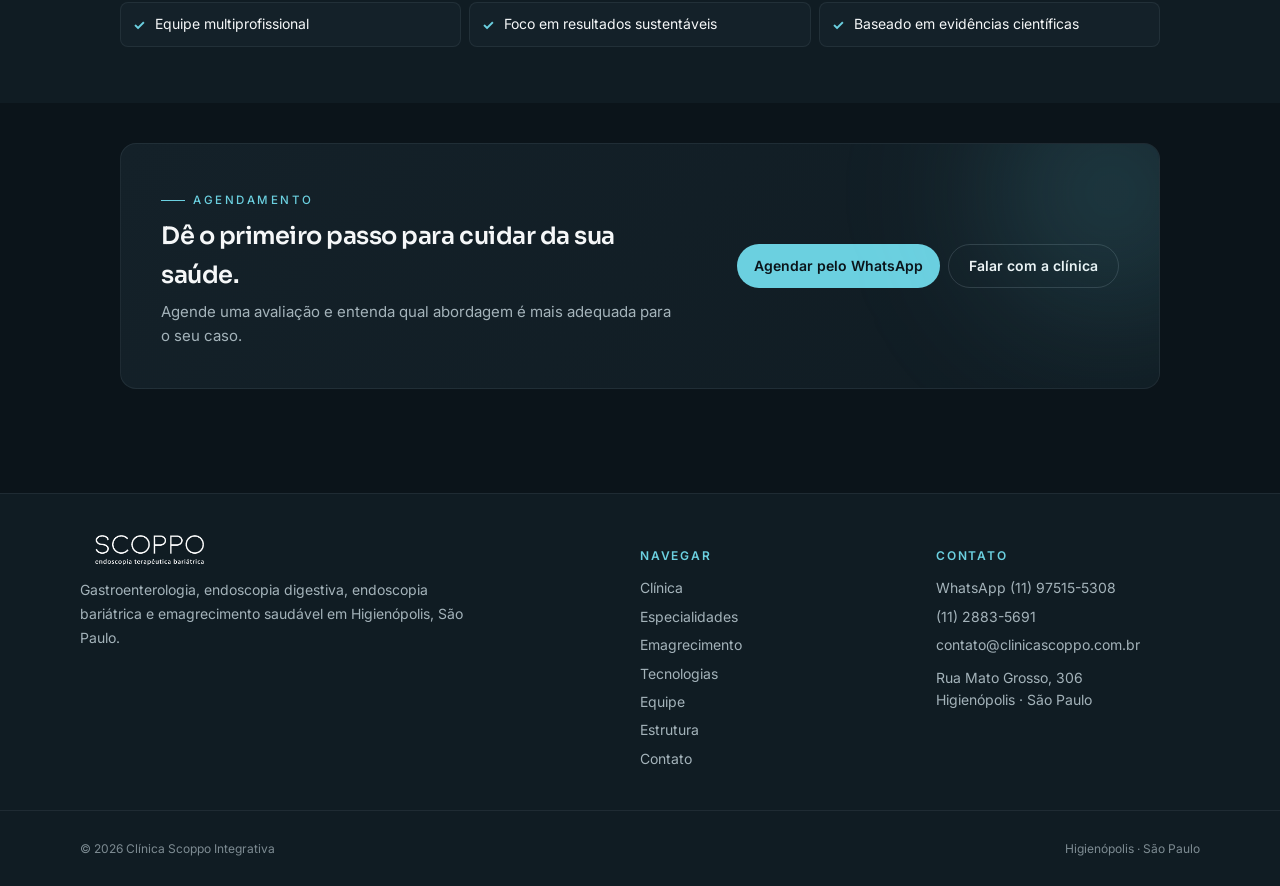
==== commit 8052cd6b: "Add files via upload" ====
--- a/index.html
+++ b/index.html
@@ -44,7 +44,7 @@
     <div class="container faixa-autoridade-grid">
       <div class="destaque-item"><p class="destaque-valor">20+</p><p class="destaque-rotulo">Anos de experiência médica</p></div>
       <div class="destaque-item"><p class="destaque-valor">Gastro</p><p class="destaque-rotulo">Endoscopia digestiva avançada</p></div>
-      <div class="destaque-item"><p class="destaque-valor">Bariátrica</p><p class="destaque-rotulo">Procedimentos minimamente invasivos</p></div>
+      <div class="destaque-item"><p class="destaque-valor">Endoscopia Bariátrica</p><p class="destaque-rotulo">Procedimentos minimamente invasivos</p></div>
       <div class="destaque-item"><p class="destaque-valor">Multi</p><p class="destaque-rotulo">Equipe multiprofissional</p></div>
     </div>
   </section>
@@ -75,7 +75,7 @@
         <p class="tulio-especialidade">Gastroenterologia · Endoscopia Digestiva · Endoscopia Bariátrica</p>
         <div class="tulio-texto">
           <p>Médico formado pela Universidade Federal da Paraíba, especialista em Gastroenterologia e Endoscopia Digestiva, com formação complementar pelo Hospital Israelita Albert Einstein e MBA em Gestão de Negócios de Saúde pela FGV.</p>
-          <p>Mais de 20 anos de experiência em endoscopia digestiva avançada e procedimentos para tratamento da obesidade — Balão Intragástrico, Gastroplastia Endoscópica e Endoscopia Bariátrica.</p>
+          <p>Mais de 20 anos de experiência em endoscopia digestiva avançada e procedimentos para tratamento da obesidade — Balão Gástrico, Gastroplastia Endoscópica e Endoscopia Bariátrica.</p>
         </div>
         <a href="dr-tulio.html" class="cartao-link" style="margin-top:1.25rem">Conhecer trajetória <span class="seta">→</span></a>
       </div>
--- a/css/estilo.css
+++ b/css/estilo.css
@@ -43,8 +43,8 @@
   background: var(--cor-fundo);
   color: var(--cor-texto);
   font-family: var(--fonte-corpo);
-  font-size: 14px;
-  line-height: 1.5;
+  font-size: 15px;
+  line-height: 1.6;
   -webkit-font-smoothing: antialiased;
 }
 
@@ -71,7 +71,7 @@
   display: inline-flex;
   align-items: center;
   gap: 0.5rem;
-  font-size: 0.65rem;
+  font-size: 0.72rem;
   font-weight: 500;
   letter-spacing: 0.22em;
   text-transform: uppercase;
@@ -101,10 +101,10 @@
 .cabecalho-nav {
   display: none;
   align-items: center;
-  gap: 1.5rem;
+  gap: 1rem;
 }
 .cabecalho-nav a {
-  font-size: 13px;
+  font-size: 14px;
   font-weight: 500;
   color: var(--cor-texto-suave);
   transition: color 0.15s;
@@ -141,7 +141,7 @@
 }
 .menu-mobile-lista a {
   padding: 0.5rem 0;
-  font-size: 14px;
+  font-size: 15px;
   color: var(--cor-texto-suave);
 }
 .menu-mobile-lista a.ativo { color: var(--cor-marca); }
@@ -152,7 +152,7 @@
   align-items: center; gap: 0.375rem;
   padding: 0.5rem 1rem;
   border-radius: 999px;
-  font-size: 13px;
+  font-size: 14px;
   font-weight: 600;
   border: 1px solid transparent;
   transition: opacity 0.15s, background-color 0.15s;
@@ -162,7 +162,7 @@
   color: var(--cor-marca-texto);
 }
 .botao-marca:hover { opacity: 0.9; }
-.botao-marca.pequeno { padding: 0.375rem 0.875rem; font-size: 12px; }
+.botao-marca.pequeno { padding: 0.375rem 0.875rem; font-size: 13px; }
 .botao-marca.grande { padding: 0.625rem 1.25rem; }
 .botao-contorno {
   border-color: var(--cor-borda);
@@ -209,10 +209,10 @@
 .hero p.descricao {
   margin-top: 1rem;
   max-width: 28rem;
-  font-size: 14px;
-  color: var(--cor-texto-suave);
-}
-@media (min-width: 768px) { .hero p.descricao { font-size: 16px; } }
+  font-size: 15px;
+  color: var(--cor-texto-suave);
+}
+@media (min-width: 768px) { .hero p.descricao { font-size: 17px; } }
 .hero-acoes {
   display: flex; flex-wrap: wrap; gap: 0.5rem;
   margin-top: 1.5rem;
@@ -234,10 +234,10 @@
   .hero-acoes .botao {
     justify-content: center;
     padding: 0.625rem 0.75rem; /* Ajusta o padding para um tamanho agradável */
-    font-size: 11px; /* Fonte levemente menor para garantir que não quebre a linha */
+    font-size: 12px; /* Fonte levemente menor para garantir que não quebre a linha */
   }
   .hero p.descricao {
-    font-size: 15px; /* Leitura um pouco melhor centralizada */
+    font-size: 16px; /* Leitura um pouco melhor centralizada */
   }
   .hero-imagem-wrap {
     width: 85%;
@@ -246,7 +246,7 @@
 }
 .hero-endereco {
   margin-top: 1rem;
-  font-size: 11px;
+  font-size: 12px;
   text-transform: uppercase;
   letter-spacing: 0.15em;
   color: var(--cor-texto-sutil);
@@ -270,11 +270,11 @@
   backdrop-filter: blur(8px);
   box-shadow: 0 20px 40px rgba(0,0,0,0.4);
 }
-.hero-cartao-flutuante strong { font-size: 13px; }
+.hero-cartao-flutuante strong { font-size: 14px; }
 .hero-cartao-flutuante span {
   display: block;
   margin-top: 2px;
-  font-size: 11px;
+  font-size: 12px;
   color: var(--cor-texto-suave);
 }
 
@@ -296,15 +296,16 @@
 @media (min-width: 768px) { .destaque-item { text-align: left; } }
 .destaque-valor {
   font-family: var(--fonte-titulo);
-  font-size: 1.25rem;
+  font-size: 1.15rem;
   font-weight: 600;
+  line-height: 1.25;
   color: var(--cor-marca);
 }
-@media (min-width: 768px) { .destaque-valor { font-size: 1.5rem; } }
+@media (min-width: 768px) { .destaque-valor { font-size: 1.35rem; } }
 .destaque-rotulo {
   margin-top: 0.25rem;
-  font-size: 11px;
-  line-height: 1.25;
+  font-size: 12px;
+  line-height: 1.35;
   color: var(--cor-texto-suave);
 }
 
@@ -359,19 +360,19 @@
 .cartao-linha { height: 1px; flex: 1; background: var(--cor-borda-suave); }
 .cartao h3 {
   margin-top: 0.5rem;
-  font-size: 15px;
+  font-size: 16px;
   font-weight: 600;
 }
 .cartao p {
   margin-top: 0.375rem;
   flex: 1;
-  font-size: 13px;
-  line-height: 1.55;
+  font-size: 14px;
+  line-height: 1.65;
   color: var(--cor-texto-suave);
 }
 .cartao-link {
   margin-top: 0.75rem;
-  font-size: 12px;
+  font-size: 13px;
   font-weight: 500;
   color: var(--cor-marca);
   display: inline-flex; align-items: center; gap: 0.25rem;
@@ -400,14 +401,14 @@
 @media (min-width: 768px) { .tulio-conteudo h2 { font-size: 1.875rem; } }
 .tulio-especialidade {
   margin-top: 0.375rem;
-  font-size: 12px;
+  font-size: 13px;
   color: var(--cor-marca);
   letter-spacing: 0.02em;
 }
 .tulio-texto {
   margin-top: 1rem;
   display: flex; flex-direction: column; gap: 0.75rem;
-  font-size: 14px; line-height: 1.6;
+  font-size: 15px; line-height: 1.7;
   color: var(--cor-texto-suave);
 }
 
@@ -437,21 +438,21 @@
 .card-pessoa:hover { border-color: rgba(107, 208, 224, 0.5); }
 .card-pessoa img { aspect-ratio: 4 / 5; width: 100%; object-fit: cover; }
 .card-pessoa .info { padding: 0.75rem; flex: 1; display: flex; flex-direction: column; }
-.card-pessoa .nome { font-size: 13px; font-weight: 600; line-height: 1.2; }
-.card-pessoa .funcao { margin-top: 0.25rem; font-size: 11px; color: var(--cor-marca); line-height: 1.2; }
+.card-pessoa .nome { font-size: 14px; font-weight: 600; line-height: 1.3; }
+.card-pessoa .funcao { margin-top: 0.25rem; font-size: 12px; color: var(--cor-marca); line-height: 1.3; }
 .card-pessoa.completa .info { padding: 1rem; }
-.card-pessoa.completa .nome { font-size: 15px; }
-.card-pessoa.completa .funcao { font-size: 12px; }
+.card-pessoa.completa .nome { font-size: 16px; }
+.card-pessoa.completa .funcao { font-size: 13px; }
 .card-pessoa .registro {
   margin-top: 2px;
-  font-size: 11px;
+  font-size: 12px;
   text-transform: uppercase;
   letter-spacing: 0.1em;
   color: var(--cor-texto-sutil);
 }
 .card-pessoa .bio {
   margin-top: 0.75rem;
-  font-size: 13px; line-height: 1.55;
+  font-size: 14px; line-height: 1.65;
   color: var(--cor-texto-suave);
 }
 
@@ -472,7 +473,8 @@
   background: var(--cor-superficie-2);
   border: 1px solid var(--cor-borda-suave);
   border-radius: 8px;
-  font-size: 13px;
+  font-size: 14px;
+  line-height: 1.55;
 }
 .check { color: var(--cor-marca); font-weight: 700; margin-top: 1px; }
 
@@ -513,7 +515,7 @@
 @media (min-width: 768px) { .cta-conteudo h2 { font-size: 1.5rem; } }
 .cta-conteudo p {
   margin: 0.375rem 0 0;
-  font-size: 14px;
+  font-size: 15px;
   color: var(--cor-texto-suave);
 }
 .cta-acoes { display: flex; flex-wrap: wrap; gap: 0.5rem; }
@@ -537,10 +539,10 @@
 .pagina-hero p {
   margin: 0.75rem auto 0;
   max-width: 40rem;
-  font-size: 14px;
-  color: var(--cor-texto-suave);
-}
-@media (min-width: 768px) { .pagina-hero p { font-size: 16px; } }
+  font-size: 15px;
+  color: var(--cor-texto-suave);
+}
+@media (min-width: 768px) { .pagina-hero p { font-size: 17px; } }
 .pagina-hero-glow {
   position: absolute; right: -128px; top: -128px;
   width: 288px; height: 288px;
@@ -575,11 +577,11 @@
 .texto-paragrafos {
   margin-top: 1rem;
   display: flex; flex-direction: column; gap: 0.75rem;
-  font-size: 14px; line-height: 1.6;
+  font-size: 15px; line-height: 1.75;
   color: var(--cor-texto-suave);
 }
 .texto-aviso {
-  font-size: 12px;
+  font-size: 13px;
   color: var(--cor-texto-sutil);
 }
 
@@ -589,7 +591,7 @@
   border: 1px solid var(--cor-borda-suave);
   border-radius: var(--raio-grande);
 }
-.painel p { margin: 0.75rem 0 0; font-size: 14px; line-height: 1.6; color: var(--cor-texto-suave); }
+.painel p { margin: 0.75rem 0 0; font-size: 15px; line-height: 1.7; color: var(--cor-texto-suave); }
 
 .tags-lista {
   margin-top: 2rem;
@@ -601,7 +603,7 @@
   border: 1px solid var(--cor-borda);
   background: var(--cor-superficie);
   border-radius: 999px;
-  font-size: 12px;
+  font-size: 13px;
 }
 
 /* ---------- Indicações (emagrecimento) ---------- */
@@ -616,7 +618,8 @@
   background: var(--cor-superficie);
   border: 1px solid var(--cor-borda-suave);
   border-radius: 8px;
-  font-size: 13px;
+  font-size: 14px;
+  line-height: 1.6;
 }
 .ponto {
   margin-top: 6px;
@@ -641,7 +644,7 @@
   cursor: pointer;
   display: flex; justify-content: space-between; align-items: center;
   gap: 0.75rem;
-  font-size: 14px; font-weight: 500;
+  font-size: 15px; font-weight: 500;
 }
 .faq summary::-webkit-details-marker { display: none; }
 .faq .mais {
@@ -651,7 +654,7 @@
 .faq details[open] .mais { transform: rotate(45deg); }
 .faq details p {
   margin: 0.625rem 0 0;
-  font-size: 13px; line-height: 1.6;
+  font-size: 14px; line-height: 1.7;
   color: var(--cor-texto-suave);
 }
 
@@ -669,7 +672,7 @@
 .bloco-tulio ul {
   list-style: none; padding: 0; margin: 0.75rem 0 0;
   display: flex; flex-direction: column; gap: 0.375rem;
-  font-size: 13px; line-height: 1.55;
+  font-size: 14px; line-height: 1.65;
   color: var(--cor-texto-suave);
 }
 .bloco-tulio li { display: flex; gap: 0.5rem; }
@@ -688,13 +691,14 @@
 }
 .bloco-tulio.destaque p {
   margin: 0.75rem 0 0;
-  font-size: 14px; line-height: 1.6;
+  font-size: 15px; line-height: 1.75;
   color: var(--cor-texto);
 }
 
 /* ---------- Contato ---------- */
 .contato-grid {
   display: grid; gap: 1.5rem;
+  align-items: stretch;
 }
 @media (min-width: 768px) { .contato-grid { grid-template-columns: 1fr 1fr; } }
 .contato-item {
@@ -711,14 +715,14 @@
   background: var(--cor-superficie-2);
 }
 .contato-rotulo {
-  font-size: 11px;
+  font-size: 12px;
   text-transform: uppercase;
   letter-spacing: 0.15em;
   color: var(--cor-marca);
 }
 .contato-valor {
   margin-top: 0.25rem;
-  font-size: 15px;
+  font-size: 16px;
   font-weight: 600;
   word-break: break-word;
 }
@@ -726,17 +730,43 @@
   list-style: none; padding: 0;
   margin: 0.5rem 0 0;
   display: flex; flex-direction: column; gap: 0.25rem;
-  font-size: 13px;
-  color: var(--cor-texto-suave);
-}
-.social-links { display: flex; flex-wrap: wrap; gap: 0.5rem; padding-top: 0.25rem; }
+  font-size: 14px;
+  color: var(--cor-texto-suave);
+}
+.social-links {
+  display: flex;
+  flex-wrap: wrap;
+  gap: 0.75rem;
+  padding-top: 0.5rem;
+}
+.social-links .tag {
+  display: inline-flex;
+  align-items: center;
+  justify-content: center;
+  padding: 0.5rem 1rem;
+  border: 1px solid rgba(107, 208, 224, 0.22);
+  border-radius: 999px;
+}
 .mapa {
+  position: relative;
   overflow: hidden;
   border: 1px solid var(--cor-borda-suave);
   border-radius: var(--raio-grande);
 }
+.contato-grid > .mapa {
+  align-self: stretch;
+}
 .mapa iframe {
-  width: 100%; height: 420px; border: 0; display: block;
+  width: 100%;
+  height: 100%;
+  border: 0;
+  display: block;
+}
+@media (min-width: 768px) {
+  .contato-grid > .mapa iframe {
+    position: absolute;
+    inset: 0;
+  }
 }
 
 /* ---------- Rodapé ---------- */
@@ -756,11 +786,11 @@
 .rodape-texto {
   margin-top: 0.75rem;
   max-width: 24rem;
-  font-size: 13px; line-height: 1.6;
+  font-size: 14px; line-height: 1.7;
   color: var(--cor-texto-suave);
 }
 .rodape-titulo {
-  font-size: 11px; font-weight: 600;
+  font-size: 12px; font-weight: 600;
   text-transform: uppercase;
   letter-spacing: 0.15em;
   color: var(--cor-marca);
@@ -769,7 +799,7 @@
   list-style: none; padding: 0;
   margin: 0.75rem 0 0;
   display: flex; flex-direction: column; gap: 0.375rem;
-  font-size: 13px;
+  font-size: 14px;
   color: var(--cor-texto-suave);
 }
 .rodape ul a:hover { color: var(--cor-texto); }
@@ -780,7 +810,7 @@
   display: flex; flex-direction: column; align-items: center;
   justify-content: space-between; gap: 0.5rem;
   padding: 1rem 0;
-  font-size: 11px;
+  font-size: 12px;
   color: var(--cor-texto-sutil);
 }
 @media (min-width: 768px) { .rodape-base-inner { flex-direction: row; } }
